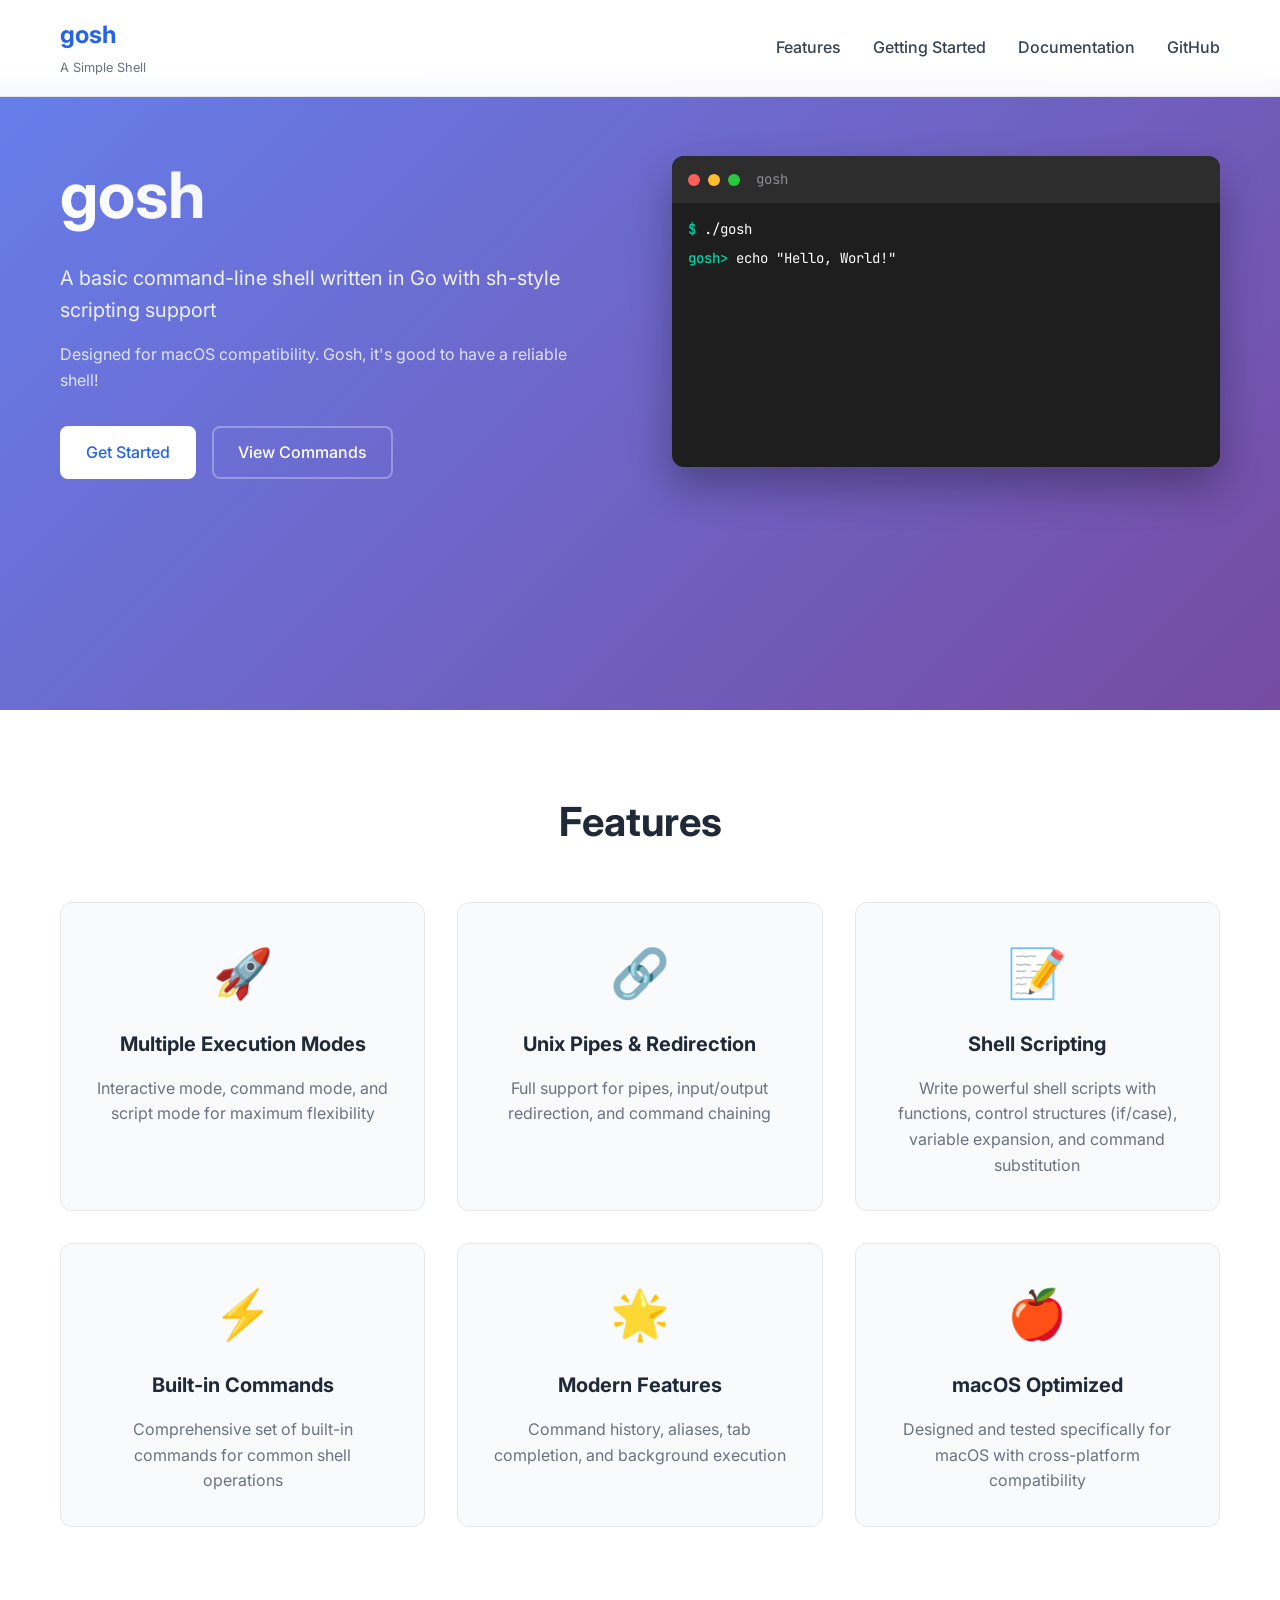
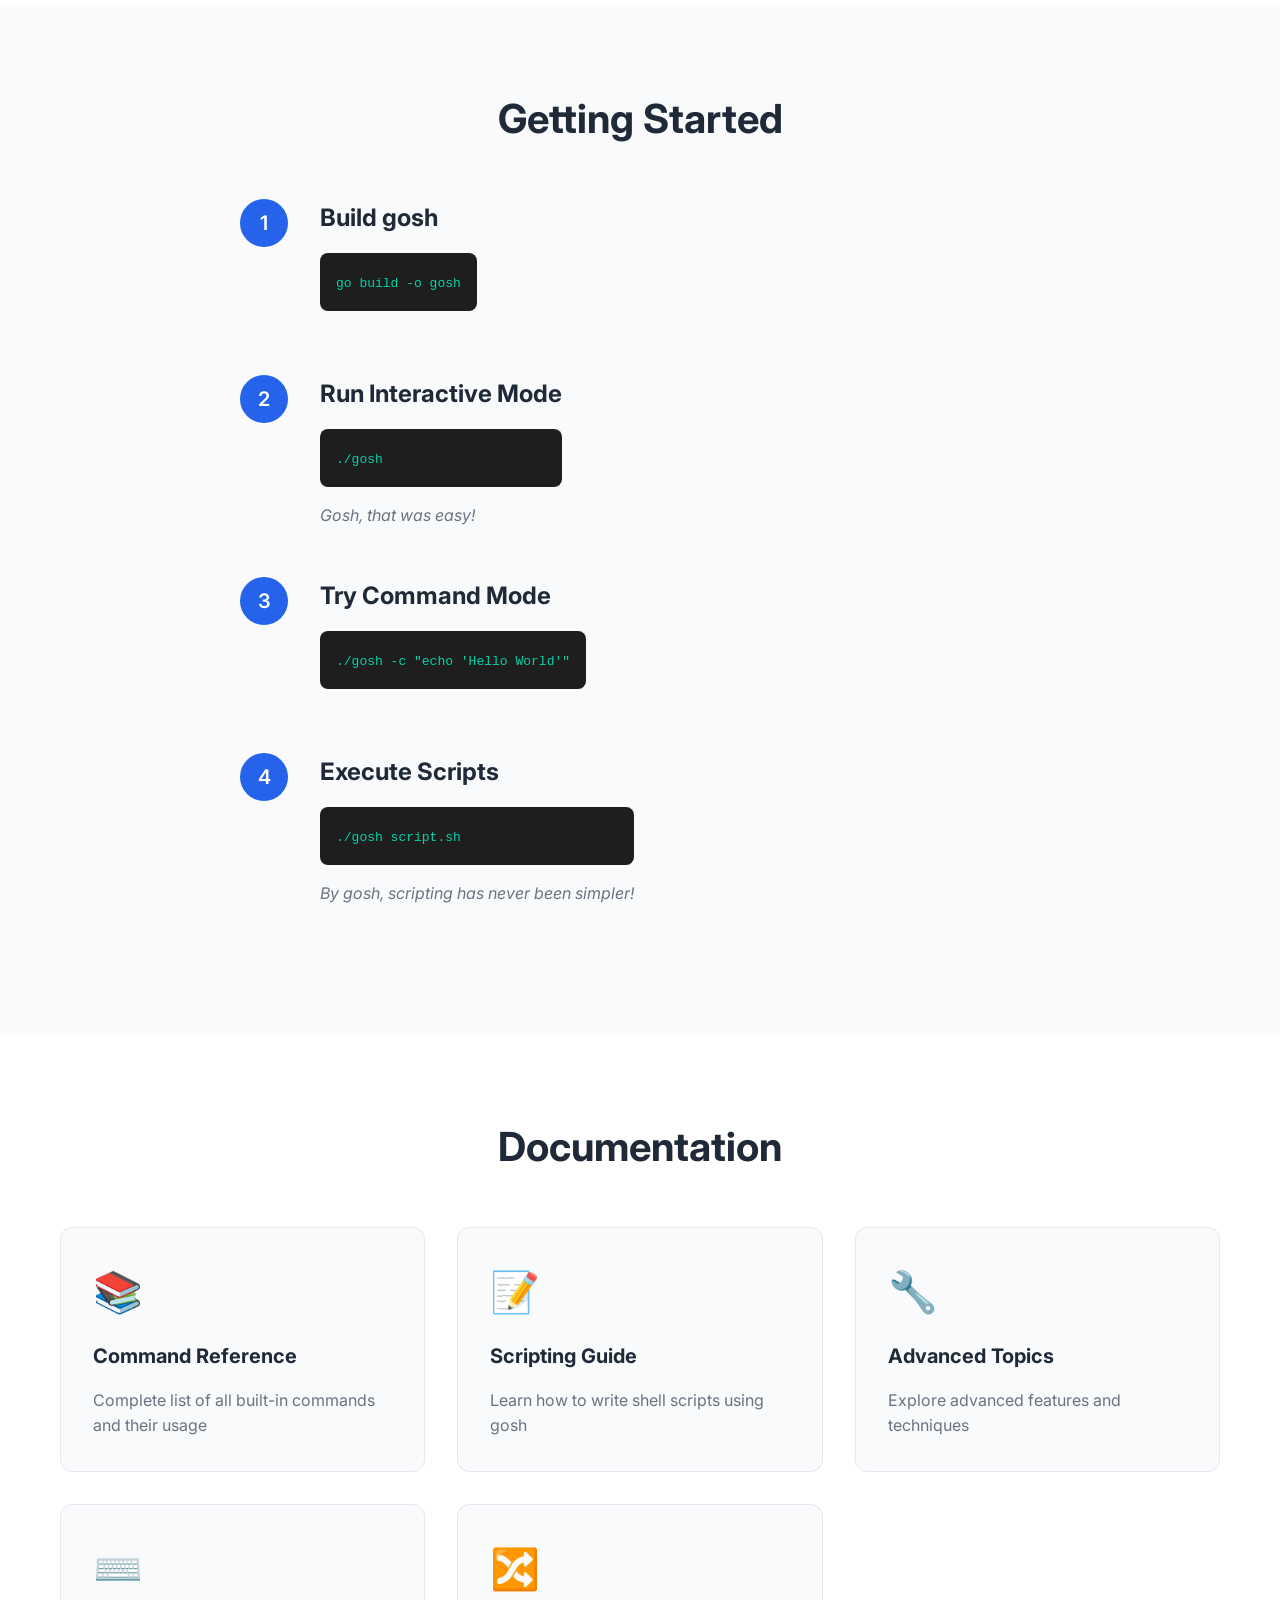
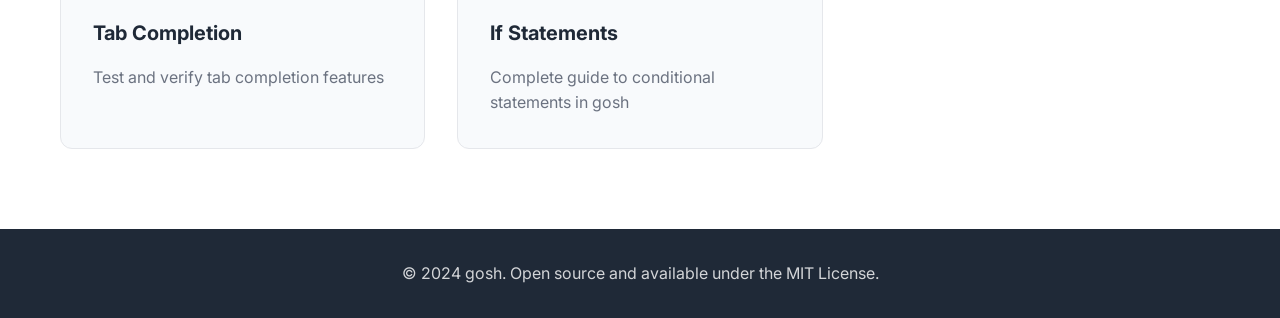
==== index.html @ 74c8633a "Update HTML documentation for interactive if/case statement support - Updated if-statements.html to " ====
<!DOCTYPE html>
<html lang="en">
<head>
    <meta charset="UTF-8">
    <meta name="viewport" content="width=device-width, initial-scale=1.0">
    <title>gosh - A Simple Shell</title>
    <link rel="stylesheet" href="styles.css">
    <link rel="preconnect" href="https://fonts.googleapis.com">
    <link rel="preconnect" href="https://fonts.gstatic.com" crossorigin>
    <link href="https://fonts.googleapis.com/css2?family=Inter:wght@300;400;500;600;700&family=JetBrains+Mono:wght@400;500&display=swap" rel="stylesheet">
</head>
<body>
    <nav class="navbar">
        <div class="nav-container">
            <div class="nav-brand">
                <h1>gosh</h1>
                <span class="tagline">A Simple Shell</span>
            </div>
            <ul class="nav-menu">
                <li><a href="#features">Features</a></li>
                <li><a href="#getting-started">Getting Started</a></li>
                <li><a href="#documentation">Documentation</a></li>
                <li><a href="https://github.com/drewwalton19216801/gosh" target="_blank">GitHub</a></li>
            </ul>
        </div>
    </nav>

    <header class="hero">
        <div class="hero-content">
            <div class="hero-text">
                <h1 class="hero-title">gosh</h1>
                <p class="hero-subtitle">A basic command-line shell written in Go with sh-style scripting support</p>
                <p class="hero-description">Designed for macOS compatibility. Gosh, it's good to have a reliable shell!</p>
                <div class="hero-buttons">
                    <a href="#getting-started" class="btn btn-primary">Get Started</a>
                    <a href="command-reference.html" class="btn btn-secondary">View Commands</a>
                </div>
            </div>
            <div class="hero-code">
                <div class="terminal">
                    <div class="terminal-header">
                        <div class="terminal-buttons">
                            <span class="btn-close"></span>
                            <span class="btn-minimize"></span>
                            <span class="btn-maximize"></span>
                        </div>
                        <div class="terminal-title">gosh</div>
                    </div>
                    <div class="terminal-body">
                        <div class="terminal-line">
                            <span class="prompt">$ </span>
                            <span class="command">./gosh</span>
                        </div>
                        <div class="terminal-line">
                            <span class="prompt">gosh> </span>
                            <span class="command">echo "Hello, World!"</span>
                        </div>
                        <div class="terminal-line output">Hello, World!</div>
                        <div class="terminal-line">
                            <span class="prompt">gosh> </span>
                            <span class="command">if test -f "main.go"; then</span>
                        </div>
                        <div class="terminal-line">
                            <span class="prompt">then> </span>
                            <span class="command">echo "Go project detected"</span>
                        </div>
                        <div class="terminal-line">
                            <span class="prompt">then> </span>
                            <span class="command">fi</span>
                        </div>
                        <div class="terminal-line output">Go project detected</div>
                        <div class="terminal-line">
                            <span class="prompt">gosh> </span>
                            <span class="cursor">_</span>
                        </div>
                    </div>
                </div>
            </div>
        </div>
        <div class="hero-terminal-mobile">
            <div class="container">
                <div class="terminal">
                    <div class="terminal-header">
                        <div class="terminal-buttons">
                            <span class="btn-close"></span>
                            <span class="btn-minimize"></span>
                            <span class="btn-maximize"></span>
                        </div>
                        <div class="terminal-title">gosh</div>
                    </div>
                    <div class="terminal-body">
                        <div class="terminal-line">
                            <span class="prompt">$ </span>
                            <span class="command">./gosh</span>
                        </div>
                        <div class="terminal-line">
                            <span class="prompt">gosh> </span>
                            <span class="command">echo "Hello, World!"</span>
                        </div>
                        <div class="terminal-line output">Hello, World!</div>
                        <div class="terminal-line">
                            <span class="prompt">gosh> </span>
                            <span class="command">if test -f "main.go"; then</span>
                        </div>
                        <div class="terminal-line">
                            <span class="prompt">then> </span>
                            <span class="command">echo "Go project detected"</span>
                        </div>
                        <div class="terminal-line">
                            <span class="prompt">then> </span>
                            <span class="command">fi</span>
                        </div>
                        <div class="terminal-line output">Go project detected</div>
                        <div class="terminal-line">
                            <span class="prompt">gosh> </span>
                            <span class="cursor">_</span>
                        </div>
                    </div>
                </div>
            </div>
        </div>
    </header>

    <section id="features" class="features">
        <div class="container">
            <h2>Features</h2>
            <div class="features-grid">
                <div class="feature-card">
                    <div class="feature-icon">🚀</div>
                    <h3>Multiple Execution Modes</h3>
                    <p>Interactive mode, command mode, and script mode for maximum flexibility</p>
                </div>
                <div class="feature-card">
                    <div class="feature-icon">🔗</div>
                    <h3>Unix Pipes & Redirection</h3>
                    <p>Full support for pipes, input/output redirection, and command chaining</p>
                </div>
                <div class="feature-card">
                    <div class="feature-icon">📝</div>
                    <h3>Shell Scripting</h3>
                    <p>Write powerful shell scripts with functions, control structures (if/case), variable expansion, and command substitution</p>
                </div>
                <div class="feature-card">
                    <div class="feature-icon">⚡</div>
                    <h3>Built-in Commands</h3>
                    <p>Comprehensive set of built-in commands for common shell operations</p>
                </div>
                <div class="feature-card">
                    <div class="feature-icon">🌟</div>
                    <h3>Modern Features</h3>
                    <p>Command history, aliases, tab completion, and background execution</p>
                </div>
                <div class="feature-card">
                    <div class="feature-icon">🍎</div>
                    <h3>macOS Optimized</h3>
                    <p>Designed and tested specifically for macOS with cross-platform compatibility</p>
                </div>
            </div>
        </div>
    </section>

    <section id="getting-started" class="getting-started">
        <div class="container">
            <h2>Getting Started</h2>
            <div class="getting-started-content">
                <div class="step">
                    <div class="step-number">1</div>
                    <div class="step-content">
                        <h3>Build gosh</h3>
                        <div class="code-block">
                            <code>go build -o gosh</code>
                        </div>
                    </div>
                </div>
                <div class="step">
                    <div class="step-number">2</div>
                    <div class="step-content">
                        <h3>Run Interactive Mode</h3>
                        <div class="code-block">
                            <code>./gosh</code>
                        </div>
                        <p>Gosh, that was easy!</p>
                    </div>
                </div>
                <div class="step">
                    <div class="step-number">3</div>
                    <div class="step-content">
                        <h3>Try Command Mode</h3>
                        <div class="code-block">
                            <code>./gosh -c "echo 'Hello World'"</code>
                        </div>
                    </div>
                </div>
                <div class="step">
                    <div class="step-number">4</div>
                    <div class="step-content">
                        <h3>Execute Scripts</h3>
                        <div class="code-block">
                            <code>./gosh script.sh</code>
                        </div>
                        <p>By gosh, scripting has never been simpler!</p>
                    </div>
                </div>
            </div>
        </div>
    </section>

    <section id="documentation" class="documentation">
        <div class="container">
            <h2>Documentation</h2>
            <div class="docs-grid">
                <a href="command-reference.html" class="doc-card">
                    <div class="doc-icon">📚</div>
                    <h3>Command Reference</h3>
                    <p>Complete list of all built-in commands and their usage</p>
                </a>
                <a href="scripting-guide.html" class="doc-card">
                    <div class="doc-icon">📝</div>
                    <h3>Scripting Guide</h3>
                    <p>Learn how to write shell scripts using gosh</p>
                </a>
                <a href="advanced-topics.html" class="doc-card">
                    <div class="doc-icon">🔧</div>
                    <h3>Advanced Topics</h3>
                    <p>Explore advanced features and techniques</p>
                </a>
                <a href="tab-completion.html" class="doc-card">
                    <div class="doc-icon">⌨️</div>
                    <h3>Tab Completion</h3>
                    <p>Test and verify tab completion features</p>
                </a>
                <a href="if-statements.html" class="doc-card">
                    <div class="doc-icon">🔀</div>
                    <h3>If Statements</h3>
                    <p>Complete guide to conditional statements in gosh</p>
                </a>
            </div>
        </div>
    </section>

    <footer class="footer">
        <div class="container">
            <p>&copy; 2024 gosh. Open source and available under the MIT License.</p>
        </div>
    </footer>

    <script src="script.js"></script>
</body>
</html>
---- styles.css ----
/* Reset and base styles */
* {
    margin: 0;
    padding: 0;
    box-sizing: border-box;
}

body {
    font-family: 'Inter', -apple-system, BlinkMacSystemFont, 'Segoe UI', Roboto, sans-serif;
    line-height: 1.6;
    color: #333;
    background-color: #fafafa;
}

.container {
    max-width: 1200px;
    margin: 0 auto;
    padding: 0 20px;
}

/* Navigation */
.navbar {
    background: rgba(255, 255, 255, 0.95);
    backdrop-filter: blur(10px);
    border-bottom: 1px solid #e5e5e5;
    position: fixed;
    top: 0;
    left: 0;
    right: 0;
    z-index: 1000;
    padding: 1rem 0;
}

.nav-container {
    max-width: 1200px;
    margin: 0 auto;
    padding: 0 20px;
    display: flex;
    justify-content: space-between;
    align-items: center;
}

.nav-brand h1 {
    font-size: 1.5rem;
    font-weight: 700;
    color: #2563eb;
    margin: 0;
}

.nav-brand .tagline {
    font-size: 0.8rem;
    color: #6b7280;
    font-weight: 400;
}

.nav-menu {
    display: flex;
    list-style: none;
    gap: 2rem;
}

.nav-menu a {
    text-decoration: none;
    color: #374151;
    font-weight: 500;
    transition: color 0.2s;
}

.nav-menu a:hover {
    color: #2563eb;
}

/* Hero section */
.hero {
    margin-top: 80px;
    padding: 4rem 0;
    background: linear-gradient(135deg, #667eea 0%, #764ba2 100%);
    color: white;
    display: flex;
    flex-direction: column;
    align-items: center;
    min-height: 70vh;
}

.hero-content {
    max-width: 1200px;
    margin: 0 auto;
    padding: 0 20px;
    display: grid;
    grid-template-columns: 1fr 1fr;
    gap: 4rem;
    align-items: center;
    width: 100%;
}

.hero-terminal-mobile {
    display: none;
    width: 100%;
    margin-top: 2rem;
}

.hero-title {
    font-size: 4rem;
    font-weight: 700;
    margin-bottom: 1rem;
    background: linear-gradient(45deg, #fff, #e0e7ff);
    -webkit-background-clip: text;
    -webkit-text-fill-color: transparent;
    background-clip: text;
}

.hero-subtitle {
    font-size: 1.25rem;
    margin-bottom: 1rem;
    opacity: 0.9;
}

.hero-description {
    font-size: 1rem;
    margin-bottom: 2rem;
    opacity: 0.8;
}

.hero-buttons {
    display: flex;
    gap: 1rem;
}

.btn {
    display: inline-block;
    padding: 0.75rem 1.5rem;
    border-radius: 8px;
    text-decoration: none;
    font-weight: 500;
    transition: all 0.2s;
    border: 2px solid transparent;
}

.btn-primary {
    background: white;
    color: #2563eb;
}

.btn-primary:hover {
    background: #f8fafc;
    transform: translateY(-2px);
}

.btn-secondary {
    background: transparent;
    color: white;
    border-color: rgba(255, 255, 255, 0.3);
}

.btn-secondary:hover {
    background: rgba(255, 255, 255, 0.1);
    border-color: rgba(255, 255, 255, 0.5);
}

/* Terminal mockup */
.terminal {
    background: #1e1e1e;
    border-radius: 12px;
    overflow: hidden;
    box-shadow: 0 20px 40px rgba(0, 0, 0, 0.3);
    font-family: 'JetBrains Mono', 'Monaco', 'Consolas', monospace;
}

.terminal-header {
    background: #2d2d2d;
    padding: 0.75rem 1rem;
    display: flex;
    align-items: center;
    gap: 1rem;
}

.terminal-buttons {
    display: flex;
    gap: 0.5rem;
}

.terminal-buttons span {
    width: 12px;
    height: 12px;
    border-radius: 50%;
}

.btn-close {
    background: #ff5f57;
}

.btn-minimize {
    background: #ffbd2e;
}

.btn-maximize {
    background: #28ca42;
}

.terminal-title {
    color: #8e8e93;
    font-size: 0.875rem;
}

.terminal-body {
    padding: 1rem;
    color: #ffffff;
    font-size: 0.875rem;
    line-height: 1.5;
}

.terminal-line {
    margin-bottom: 0.5rem;
}

.prompt {
    color: #00d4aa;
    font-weight: 500;
}

.command {
    color: #ffffff;
}

.output {
    color: #8e8e93;
    margin-left: 0;
}

.cursor {
    background: #00d4aa;
    animation: blink 1s infinite;
}

@keyframes blink {
    0%, 50% { opacity: 1; }
    51%, 100% { opacity: 0; }
}

/* Features section */
.features {
    padding: 5rem 0;
    background: white;
}

.features h2 {
    text-align: center;
    font-size: 2.5rem;
    margin-bottom: 3rem;
    color: #1f2937;
}

.features-grid {
    display: grid;
    grid-template-columns: repeat(auto-fit, minmax(300px, 1fr));
    gap: 2rem;
}

.feature-card {
    background: #f8fafc;
    padding: 2rem;
    border-radius: 12px;
    text-align: center;
    transition: transform 0.2s, box-shadow 0.2s;
    border: 1px solid #e5e7eb;
}

.feature-card:hover {
    transform: translateY(-4px);
    box-shadow: 0 10px 30px rgba(0, 0, 0, 0.1);
}

.feature-icon {
    font-size: 3rem;
    margin-bottom: 1rem;
}

.feature-card h3 {
    font-size: 1.25rem;
    margin-bottom: 1rem;
    color: #1f2937;
}

.feature-card p {
    color: #6b7280;
    line-height: 1.6;
}

/* Getting started section */
.getting-started {
    padding: 5rem 0;
    background: #f9fafb;
}

.getting-started h2 {
    text-align: center;
    font-size: 2.5rem;
    margin-bottom: 3rem;
    color: #1f2937;
}

.getting-started-content {
    max-width: 800px;
    margin: 0 auto;
}

.step {
    display: flex;
    gap: 2rem;
    margin-bottom: 3rem;
    align-items: flex-start;
}

.step-number {
    background: #2563eb;
    color: white;
    width: 3rem;
    height: 3rem;
    border-radius: 50%;
    display: flex;
    align-items: center;
    justify-content: center;
    font-weight: 600;
    font-size: 1.25rem;
    flex-shrink: 0;
}

.step-content h3 {
    font-size: 1.5rem;
    margin-bottom: 1rem;
    color: #1f2937;
}

.step-content p {
    color: #6b7280;
    margin-top: 0.5rem;
    font-style: italic;
}

.code-block {
    background: #1e1e1e;
    color: #ffffff;
    padding: 1rem;
    border-radius: 8px;
    font-family: 'JetBrains Mono', monospace;
    margin: 1rem 0;
    overflow-x: auto;
}

.code-block code {
    color: #00d4aa;
}

/* Documentation section */
.documentation {
    padding: 5rem 0;
    background: white;
}

.documentation h2 {
    text-align: center;
    font-size: 2.5rem;
    margin-bottom: 3rem;
    color: #1f2937;
}

.docs-grid {
    display: grid;
    grid-template-columns: repeat(auto-fit, minmax(280px, 1fr));
    gap: 2rem;
}

.doc-card {
    background: #f8fafc;
    padding: 2rem;
    border-radius: 12px;
    text-decoration: none;
    color: inherit;
    transition: all 0.2s;
    border: 1px solid #e5e7eb;
    display: block;
}

.doc-card:hover {
    transform: translateY(-4px);
    box-shadow: 0 10px 30px rgba(0, 0, 0, 0.1);
    border-color: #2563eb;
}

.doc-icon {
    font-size: 2.5rem;
    margin-bottom: 1rem;
}

.doc-card h3 {
    font-size: 1.25rem;
    margin-bottom: 1rem;
    color: #1f2937;
}

.doc-card p {
    color: #6b7280;
    line-height: 1.6;
}

/* Footer */
.footer {
    background: #1f2937;
    color: white;
    padding: 2rem 0;
    text-align: center;
}

.footer p {
    opacity: 0.8;
}

/* Responsive design */
@media (max-width: 768px) {
    .nav-menu {
        display: none;
    }
    
    .hero {
        padding: 2rem 0;
        min-height: auto;
    }
    
    .hero-content {
        grid-template-columns: 1fr;
        text-align: center;
        gap: 2rem;
        padding: 0 15px;
    }
    
    .hero-code {
        display: none;
    }
    
    .hero-terminal-mobile {
        display: block;
    }
    
    .hero-title {
        font-size: 2.5rem;
    }
    
    .hero-subtitle {
        font-size: 1.1rem;
    }
    
    .hero-buttons {
        justify-content: center;
        flex-direction: column;
        align-items: center;
        gap: 0.75rem;
    }
    
    .btn {
        width: 100%;
        max-width: 280px;
        text-align: center;
    }
    
    .terminal {
        margin: 0 auto;
        max-width: 100%;
        overflow: hidden;
    }
    
    .terminal-body {
        padding: 0.75rem;
        font-size: 0.75rem;
        overflow-x: auto;
    }
    
    .terminal-line {
        white-space: nowrap;
        margin-bottom: 0.25rem;
    }
    
    .step {
        flex-direction: column;
        text-align: center;
        gap: 1rem;
    }
    
    .features-grid,
    .docs-grid {
        grid-template-columns: 1fr;
    }
}

@media (max-width: 480px) {
    .container {
        padding: 0 15px;
    }
    
    .hero-content {
        padding: 0 10px;
    }
    
    .hero-title {
        font-size: 2rem;
    }
    
    .hero-subtitle {
        font-size: 1rem;
    }
    
    .hero-description {
        font-size: 0.9rem;
    }
    
    .terminal-body {
        padding: 0.5rem;
        font-size: 0.7rem;
    }
    
    .terminal-header {
        padding: 0.5rem 0.75rem;
    }
    
    .terminal-buttons span {
        width: 10px;
        height: 10px;
    }
}

/* Page-specific styles */
.page-header {
    background: linear-gradient(135deg, #667eea 0%, #764ba2 100%);
    color: white;
    padding: 6rem 0 4rem;
    margin-top: 80px;
    text-align: center;
}

.page-header h1 {
    font-size: 3rem;
    margin-bottom: 1rem;
}

.page-header p {
    font-size: 1.25rem;
    opacity: 0.9;
}

.page-content {
    max-width: 800px;
    margin: 0 auto;
    padding: 4rem 20px;
    background: white;
}

.page-content h2 {
    color: #1f2937;
    margin: 2rem 0 1rem;
    font-size: 1.75rem;
}

.page-content h3 {
    color: #374151;
    margin: 1.5rem 0 0.75rem;
    font-size: 1.25rem;
}

.page-content p {
    margin-bottom: 1rem;
    color: #4b5563;
    line-height: 1.7;
}

.page-content ul,
.page-content ol {
    margin: 1rem 0;
    padding-left: 2rem;
}

.page-content li {
    margin-bottom: 0.5rem;
    color: #4b5563;
}

.page-content pre {
    background: #1e1e1e;
    color: #ffffff;
    padding: 1.5rem;
    border-radius: 8px;
    overflow-x: auto;
    margin: 1.5rem 0;
    font-family: 'JetBrains Mono', monospace;
}

.page-content code {
    background: #f3f4f6;
    color: #1f2937;
    padding: 0.25rem 0.5rem;
    border-radius: 4px;
    font-family: 'JetBrains Mono', monospace;
    font-size: 0.875rem;
}

.page-content pre code {
    background: transparent;
    color: #00d4aa;
    padding: 0;
}

.back-link {
    display: inline-block;
    margin-bottom: 2rem;
    color: #2563eb;
    text-decoration: none;
    font-weight: 500;
}

.back-link:hover {
    text-decoration: underline;
}

.toc {
    background: #f8fafc;
    border: 1px solid #e5e7eb;
    border-radius: 8px;
    padding: 1.5rem;
    margin: 2rem 0;
}

.toc h3 {
    margin-top: 0;
    color: #1f2937;
}

.toc ul {
    margin: 0;
    padding-left: 1.5rem;
}

.toc a {
    color: #2563eb;
    text-decoration: none;
}

.toc a:hover {
    text-decoration: underline;
}
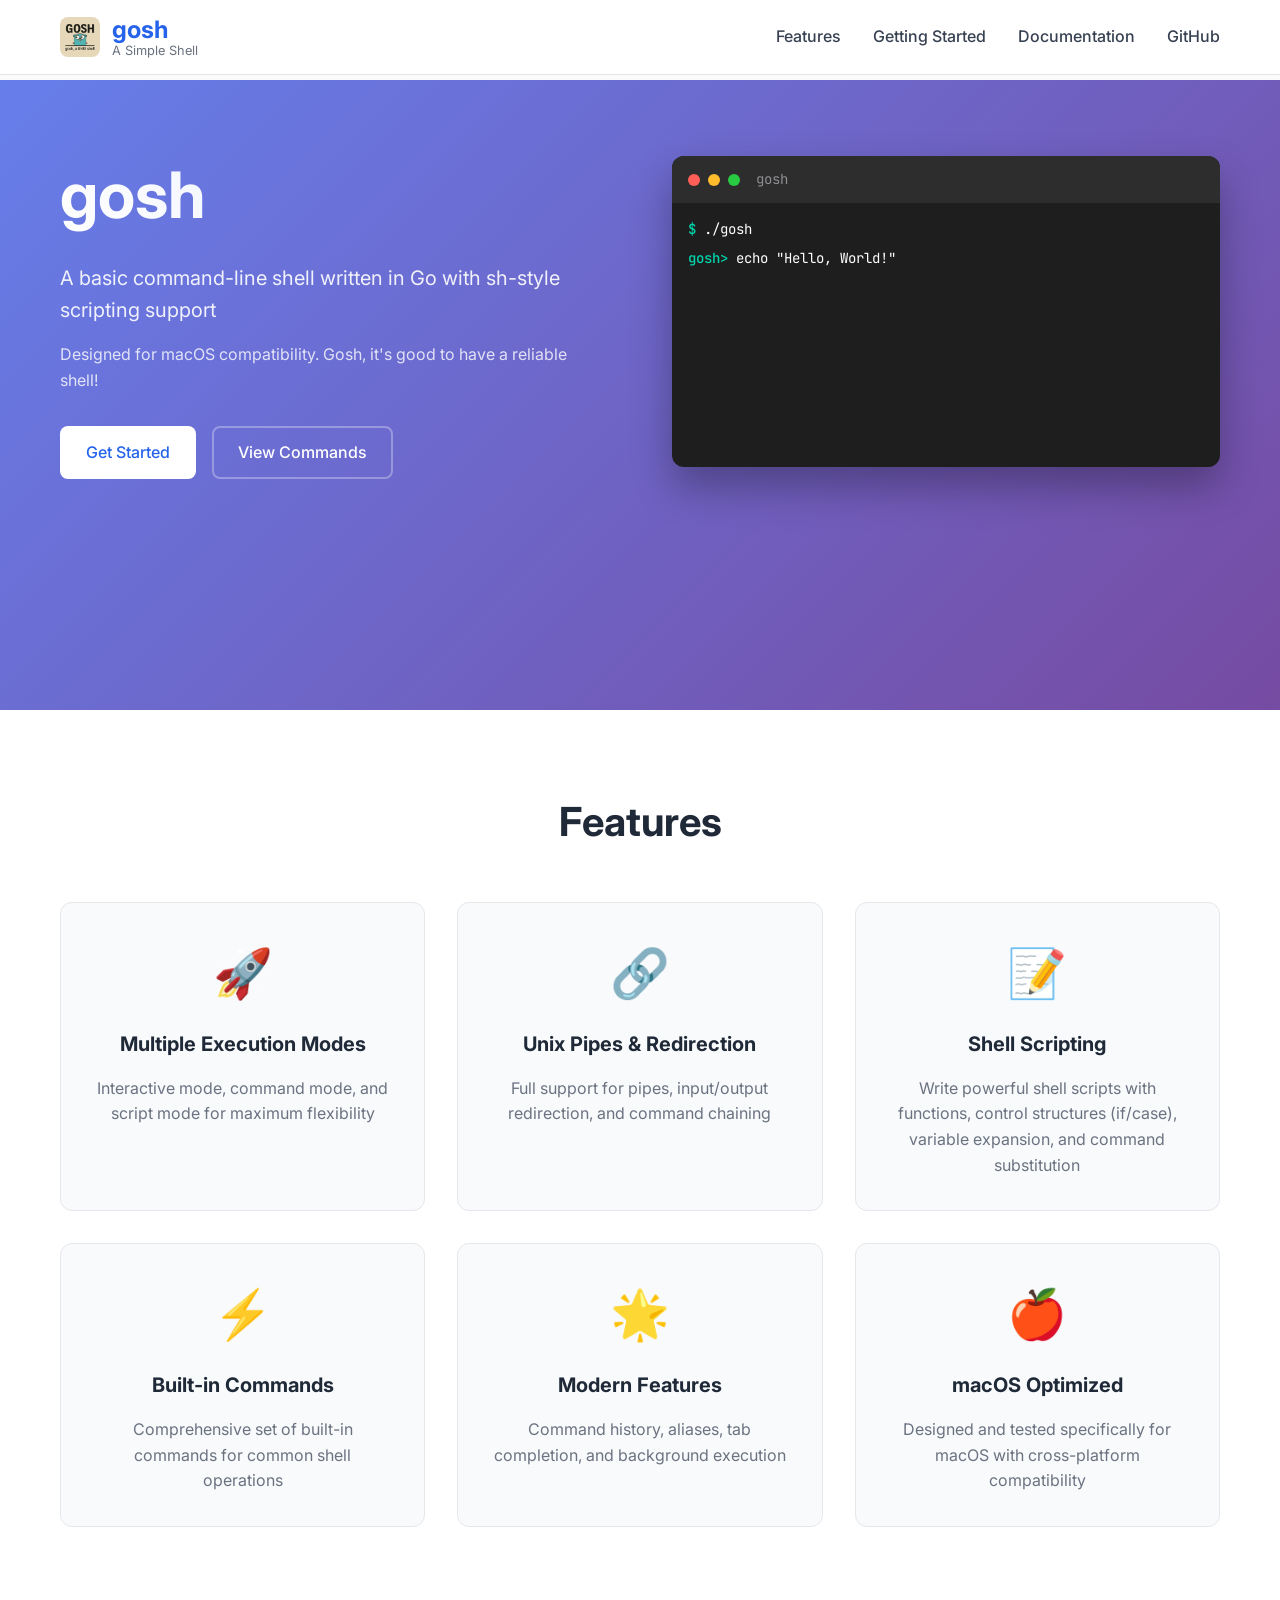
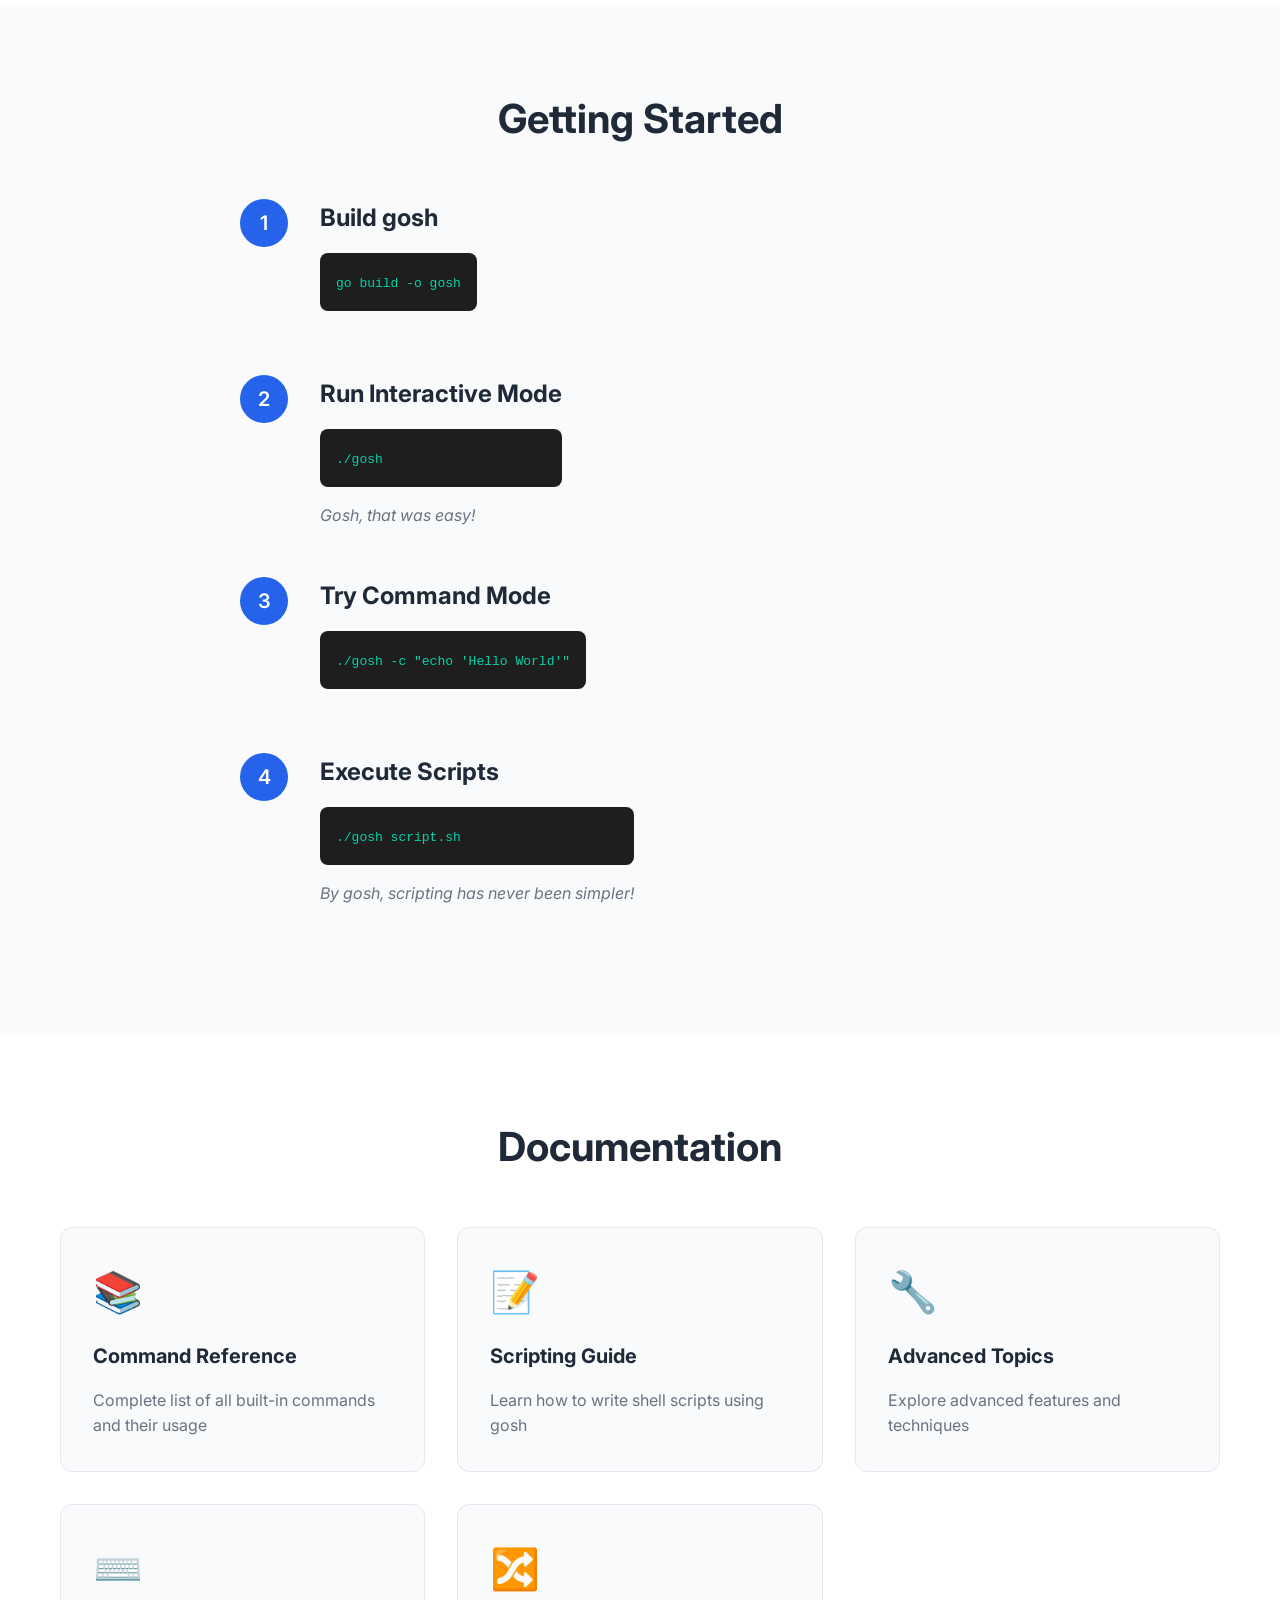
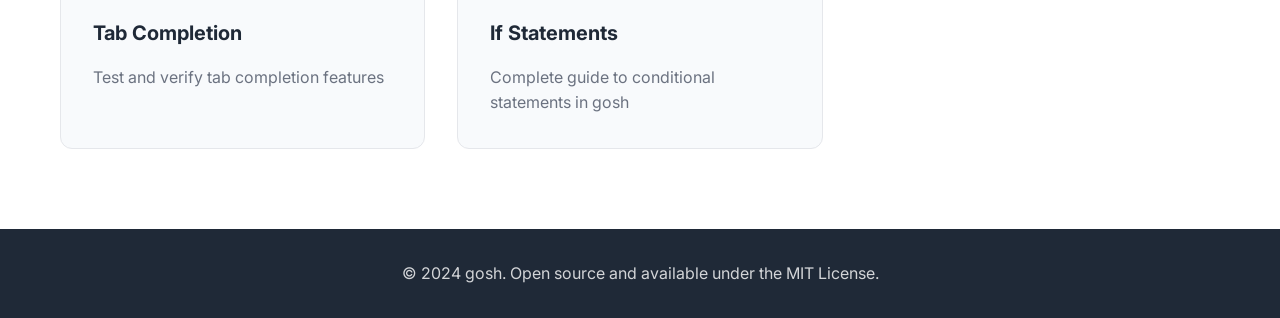
==== commit 269e248b: "Add gosh logo to all web pages in navigation" ====
--- a/index.html
+++ b/index.html
@@ -13,8 +13,11 @@
     <nav class="navbar">
         <div class="nav-container">
             <div class="nav-brand">
-                <h1>gosh</h1>
-                <span class="tagline">A Simple Shell</span>
+                <img src="images/gosh_logo.png" alt="gosh logo" class="nav-logo">
+                <div class="nav-text">
+                    <h1>gosh</h1>
+                    <span class="tagline">A Simple Shell</span>
+                </div>
             </div>
             <ul class="nav-menu">
                 <li><a href="#features">Features</a></li>
--- a/styles.css
+++ b/styles.css
@@ -40,17 +40,37 @@
     align-items: center;
 }
 
+.nav-brand {
+    display: flex;
+    align-items: center;
+    gap: 0.75rem;
+}
+
+.nav-logo {
+    width: 40px;
+    height: 40px;
+    border-radius: 8px;
+    object-fit: contain;
+}
+
+.nav-text {
+    display: flex;
+    flex-direction: column;
+}
+
 .nav-brand h1 {
     font-size: 1.5rem;
     font-weight: 700;
     color: #2563eb;
     margin: 0;
+    line-height: 1.2;
 }
 
 .nav-brand .tagline {
     font-size: 0.8rem;
     color: #6b7280;
     font-weight: 400;
+    line-height: 1;
 }
 
 .nav-menu {
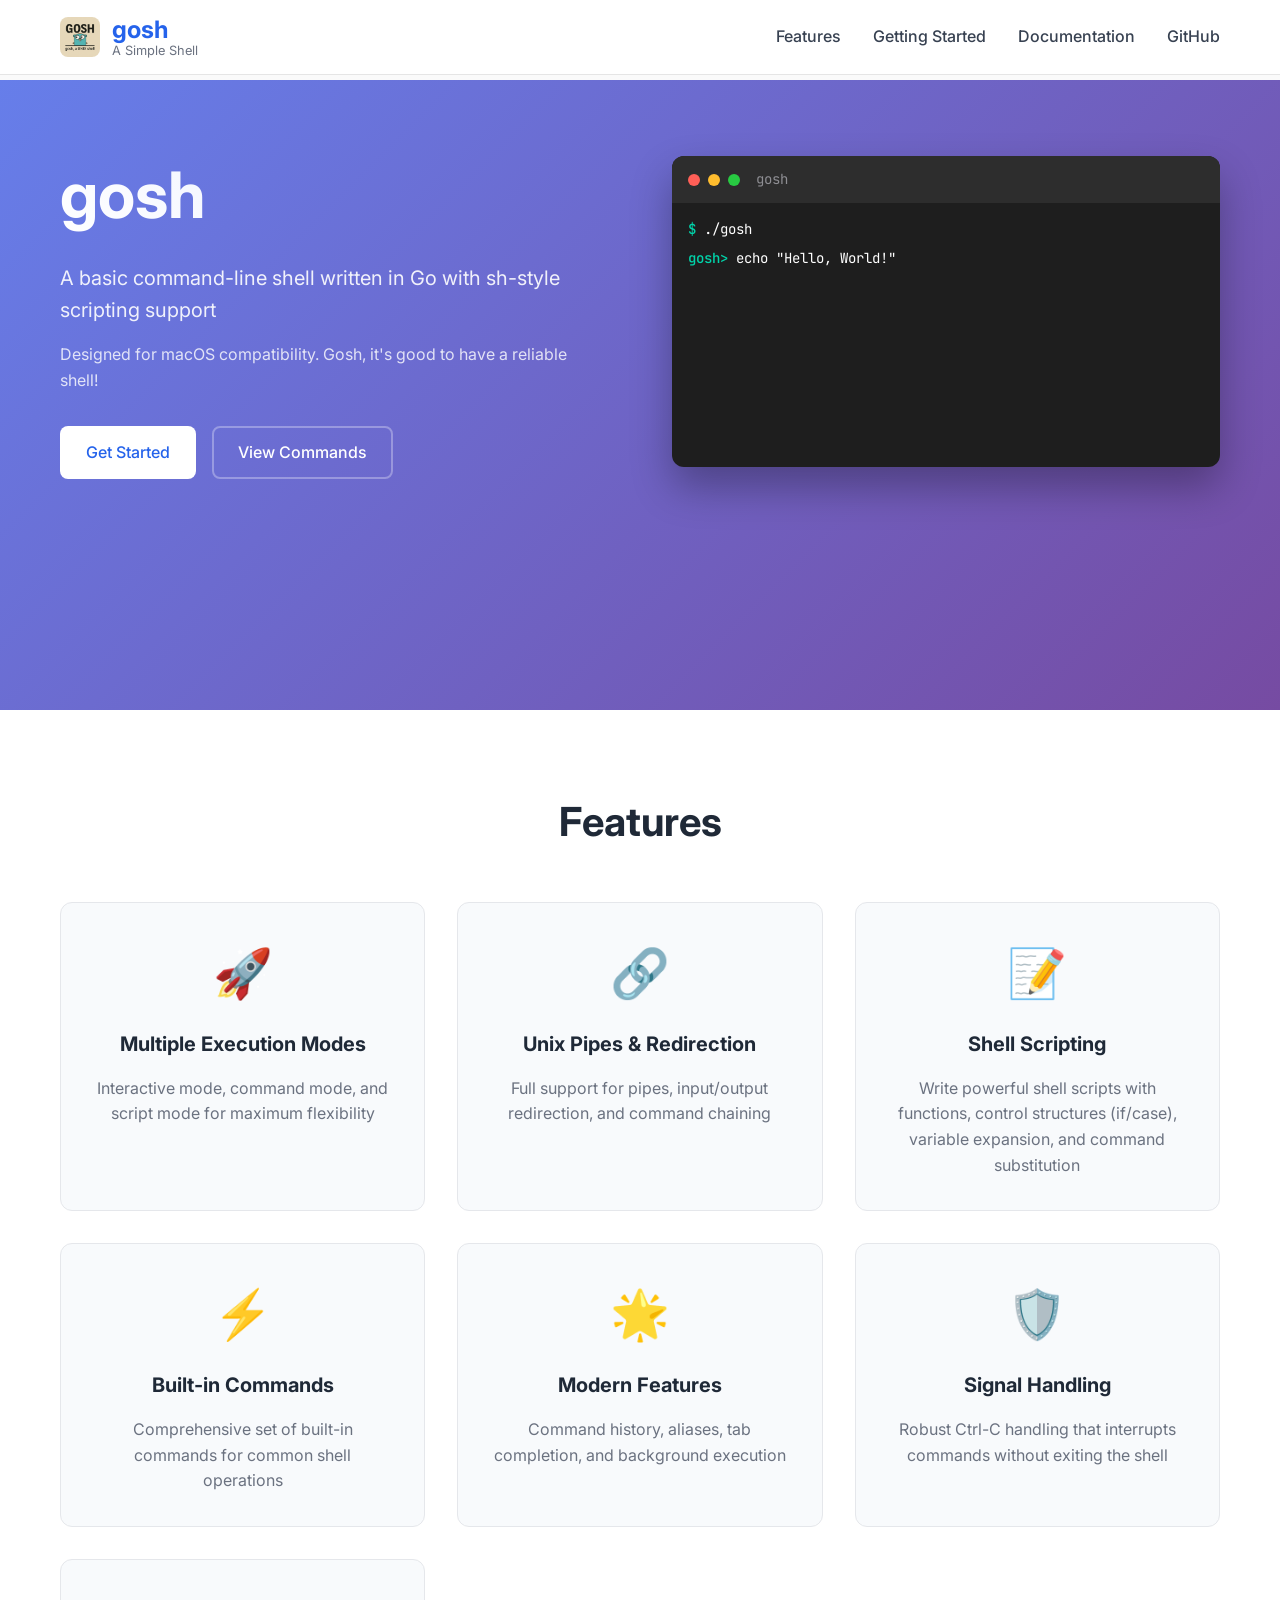
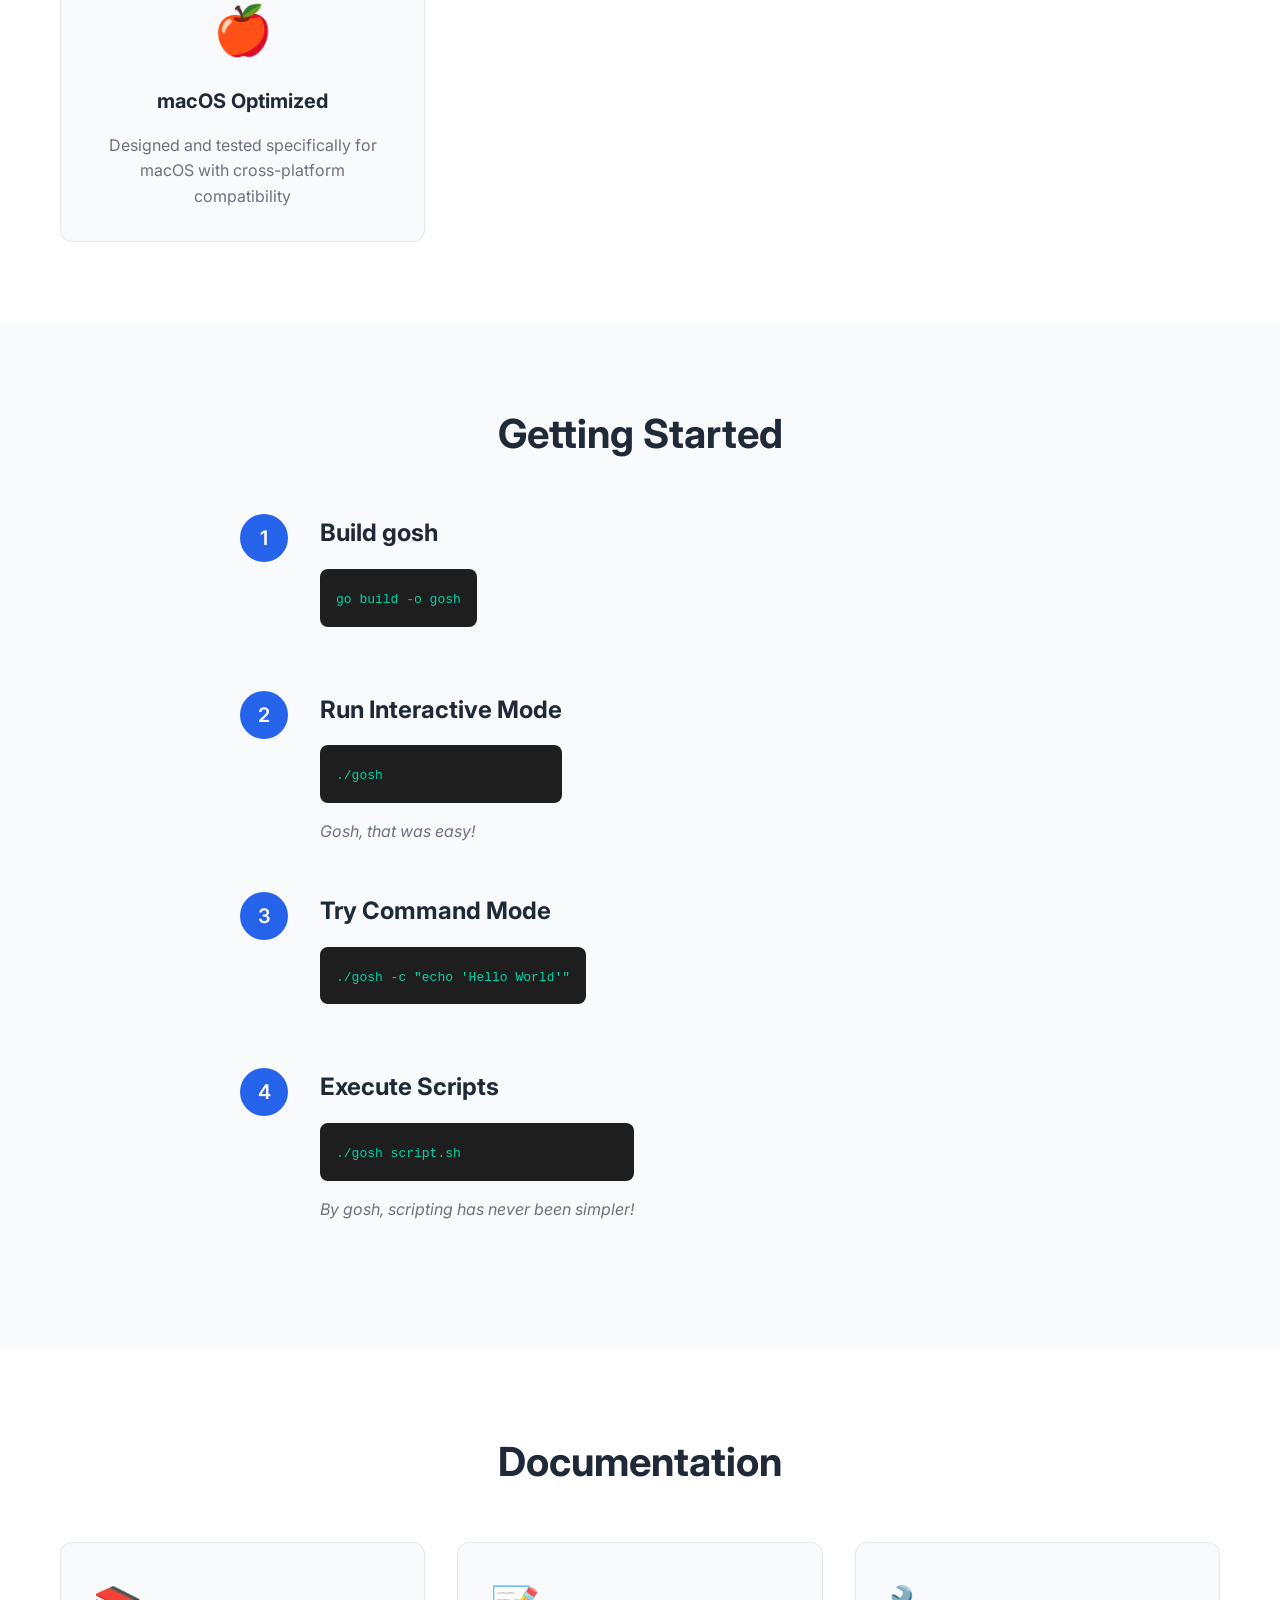
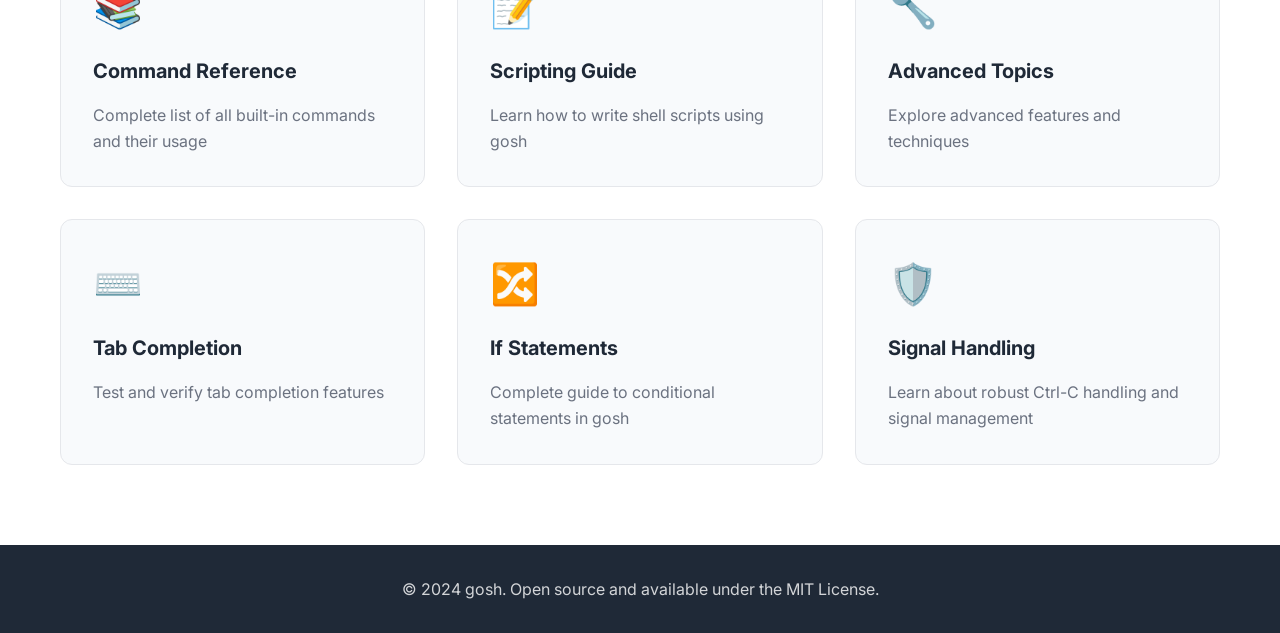
==== commit c29e817b: "Update HTML documentation for signal handling feature - Add signal handling feature card to main pag" ====
--- a/index.html
+++ b/index.html
@@ -61,17 +61,17 @@
                         <div class="terminal-line output">Hello, World!</div>
                         <div class="terminal-line">
                             <span class="prompt">gosh> </span>
-                            <span class="command">if test -f "main.go"; then</span>
-                        </div>
-                        <div class="terminal-line">
-                            <span class="prompt">then> </span>
-                            <span class="command">echo "Go project detected"</span>
-                        </div>
-                        <div class="terminal-line">
-                            <span class="prompt">then> </span>
-                            <span class="command">fi</span>
-                        </div>
-                        <div class="terminal-line output">Go project detected</div>
+                            <span class="command">sleep 10</span>
+                        </div>
+                        <div class="terminal-line">
+                            <span class="prompt">gosh> </span>
+                            <span class="command">^C</span>
+                        </div>
+                        <div class="terminal-line">
+                            <span class="prompt">gosh> </span>
+                            <span class="command">echo "Ctrl-C works perfectly!"</span>
+                        </div>
+                        <div class="terminal-line output">Ctrl-C works perfectly!</div>
                         <div class="terminal-line">
                             <span class="prompt">gosh> </span>
                             <span class="cursor">_</span>
@@ -103,17 +103,17 @@
                         <div class="terminal-line output">Hello, World!</div>
                         <div class="terminal-line">
                             <span class="prompt">gosh> </span>
-                            <span class="command">if test -f "main.go"; then</span>
-                        </div>
-                        <div class="terminal-line">
-                            <span class="prompt">then> </span>
-                            <span class="command">echo "Go project detected"</span>
-                        </div>
-                        <div class="terminal-line">
-                            <span class="prompt">then> </span>
-                            <span class="command">fi</span>
-                        </div>
-                        <div class="terminal-line output">Go project detected</div>
+                            <span class="command">sleep 10</span>
+                        </div>
+                        <div class="terminal-line">
+                            <span class="prompt">gosh> </span>
+                            <span class="command">^C</span>
+                        </div>
+                        <div class="terminal-line">
+                            <span class="prompt">gosh> </span>
+                            <span class="command">echo "Ctrl-C works perfectly!"</span>
+                        </div>
+                        <div class="terminal-line output">Ctrl-C works perfectly!</div>
                         <div class="terminal-line">
                             <span class="prompt">gosh> </span>
                             <span class="cursor">_</span>
@@ -152,6 +152,11 @@
                     <div class="feature-icon">🌟</div>
                     <h3>Modern Features</h3>
                     <p>Command history, aliases, tab completion, and background execution</p>
+                </div>
+                <div class="feature-card">
+                    <div class="feature-icon">🛡️</div>
+                    <h3>Signal Handling</h3>
+                    <p>Robust Ctrl-C handling that interrupts commands without exiting the shell</p>
                 </div>
                 <div class="feature-card">
                     <div class="feature-icon">🍎</div>
@@ -237,6 +242,11 @@
                     <h3>If Statements</h3>
                     <p>Complete guide to conditional statements in gosh</p>
                 </a>
+                <a href="signal-handling.html" class="doc-card">
+                    <div class="doc-icon">🛡️</div>
+                    <h3>Signal Handling</h3>
+                    <p>Learn about robust Ctrl-C handling and signal management</p>
+                </a>
             </div>
         </div>
     </section>
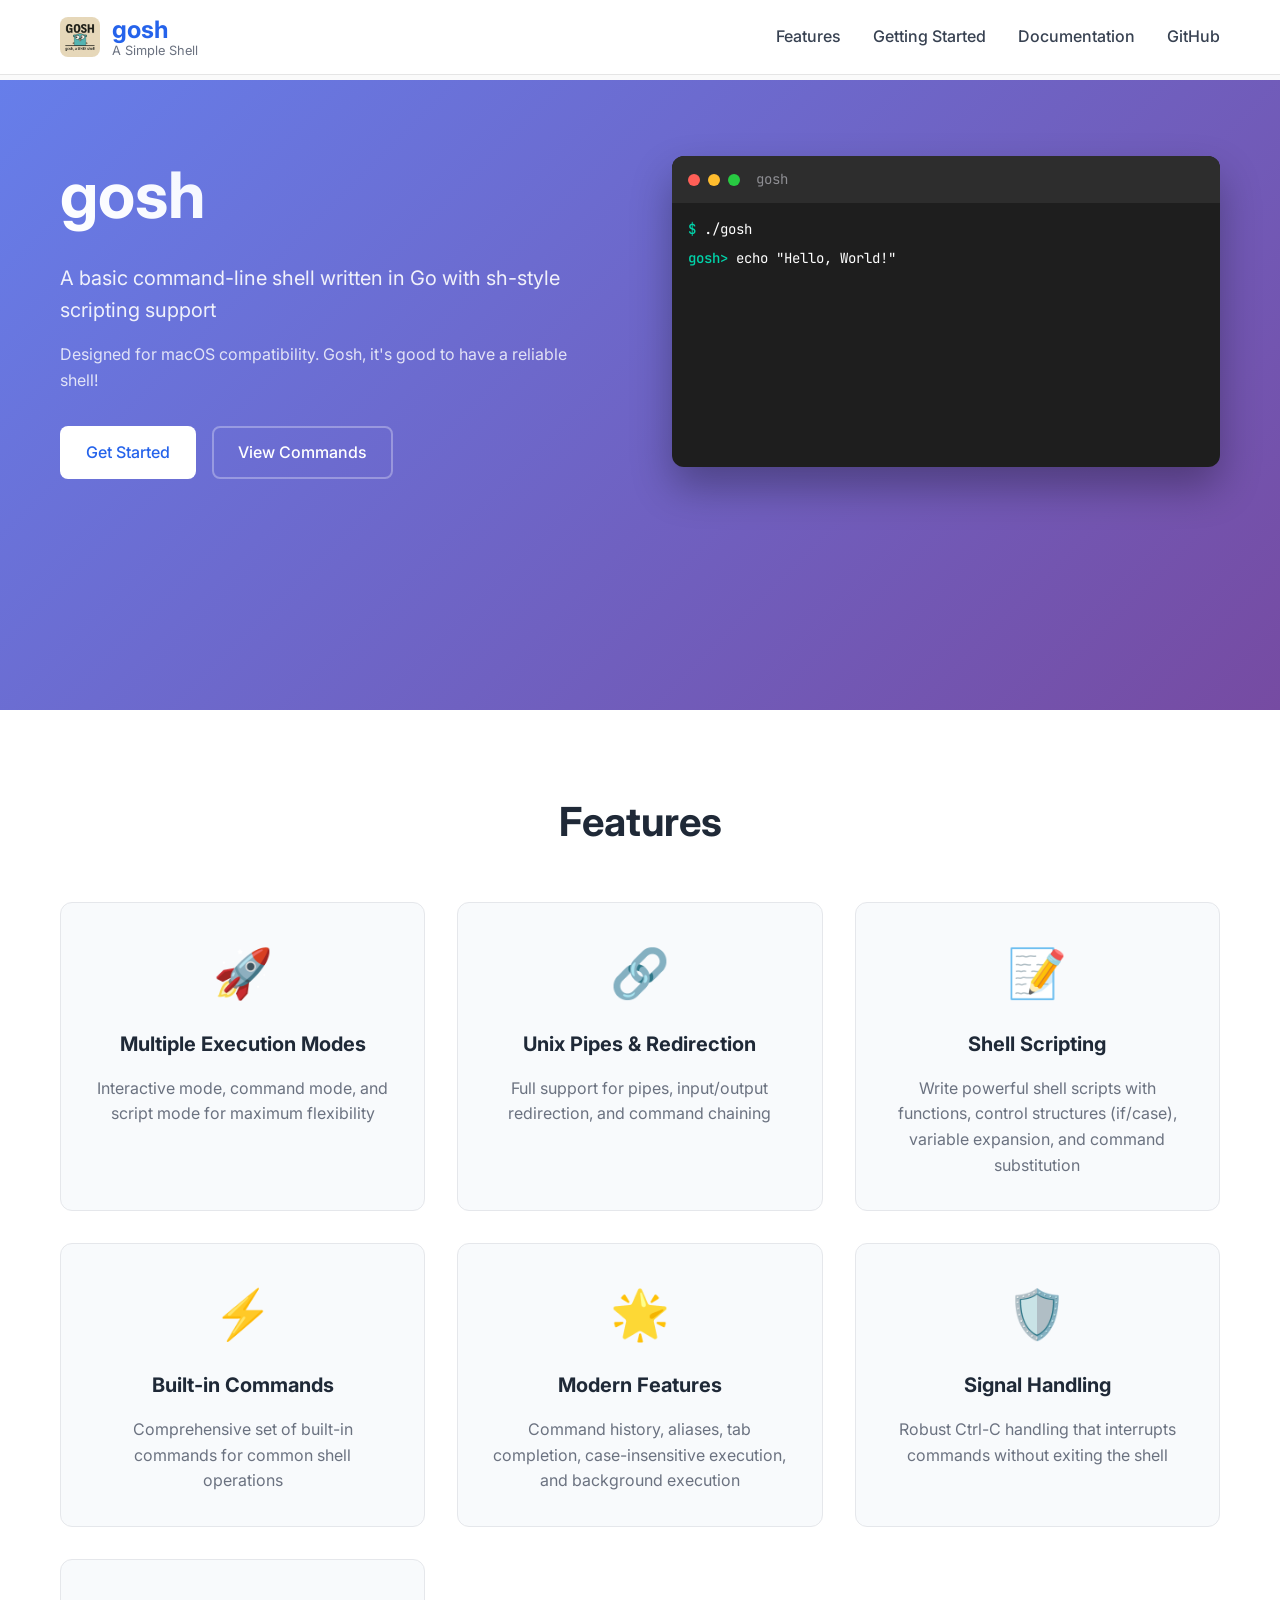
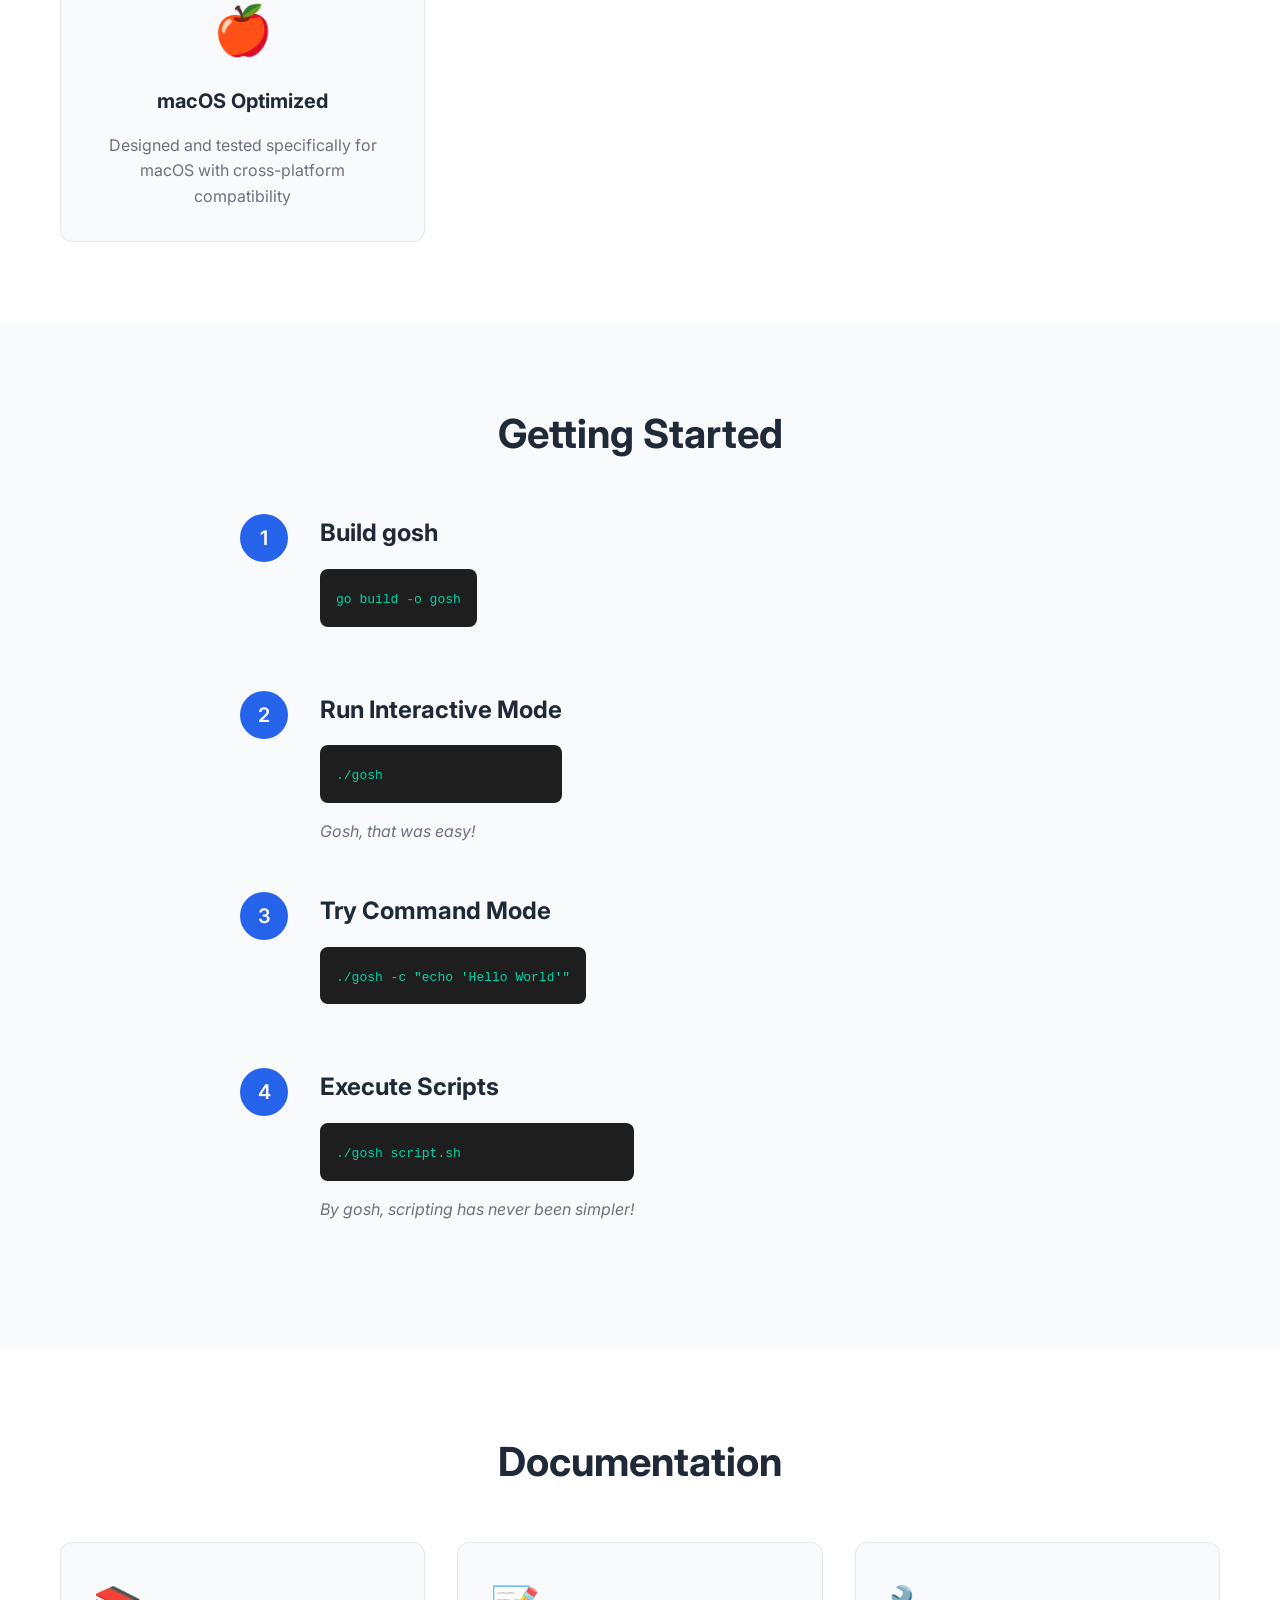
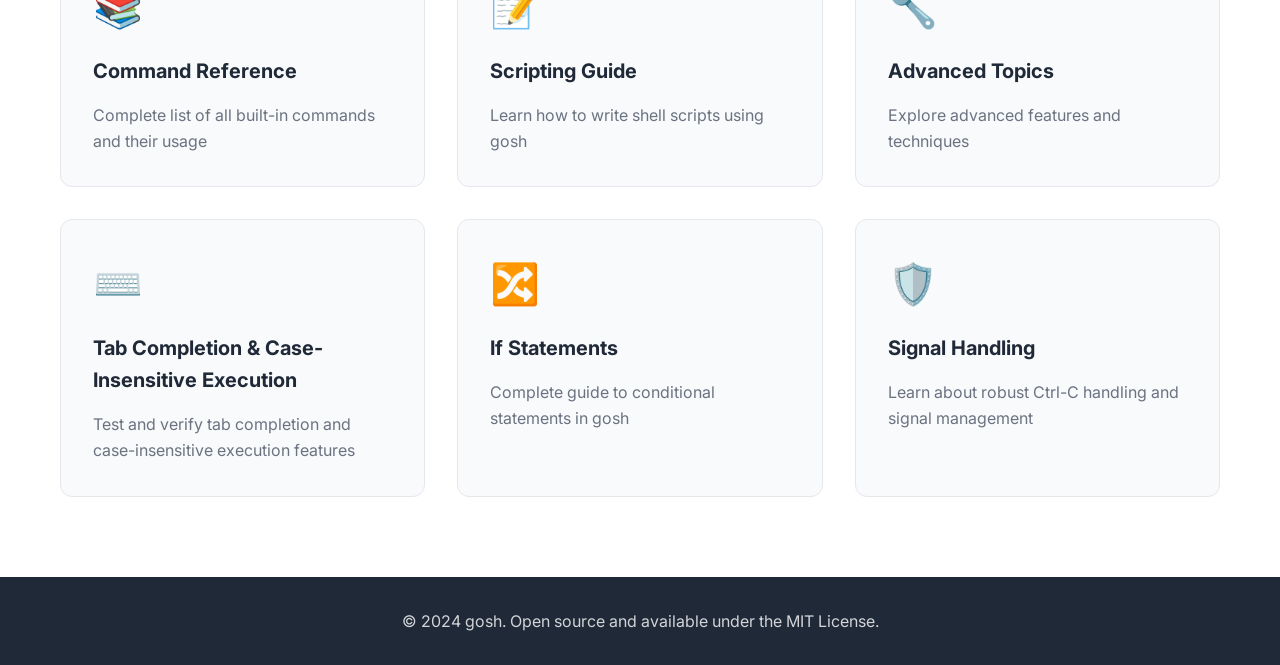
==== commit c8716892: "Update HTML documentation for case-insensitive execution feature - Updated tab-completion.html with " ====
--- a/index.html
+++ b/index.html
@@ -151,7 +151,7 @@
                 <div class="feature-card">
                     <div class="feature-icon">🌟</div>
                     <h3>Modern Features</h3>
-                    <p>Command history, aliases, tab completion, and background execution</p>
+                    <p>Command history, aliases, tab completion, case-insensitive execution, and background execution</p>
                 </div>
                 <div class="feature-card">
                     <div class="feature-icon">🛡️</div>
@@ -234,8 +234,8 @@
                 </a>
                 <a href="tab-completion.html" class="doc-card">
                     <div class="doc-icon">⌨️</div>
-                    <h3>Tab Completion</h3>
-                    <p>Test and verify tab completion features</p>
+                    <h3>Tab Completion & Case-Insensitive Execution</h3>
+                    <p>Test and verify tab completion and case-insensitive execution features</p>
                 </a>
                 <a href="if-statements.html" class="doc-card">
                     <div class="doc-icon">🔀</div>
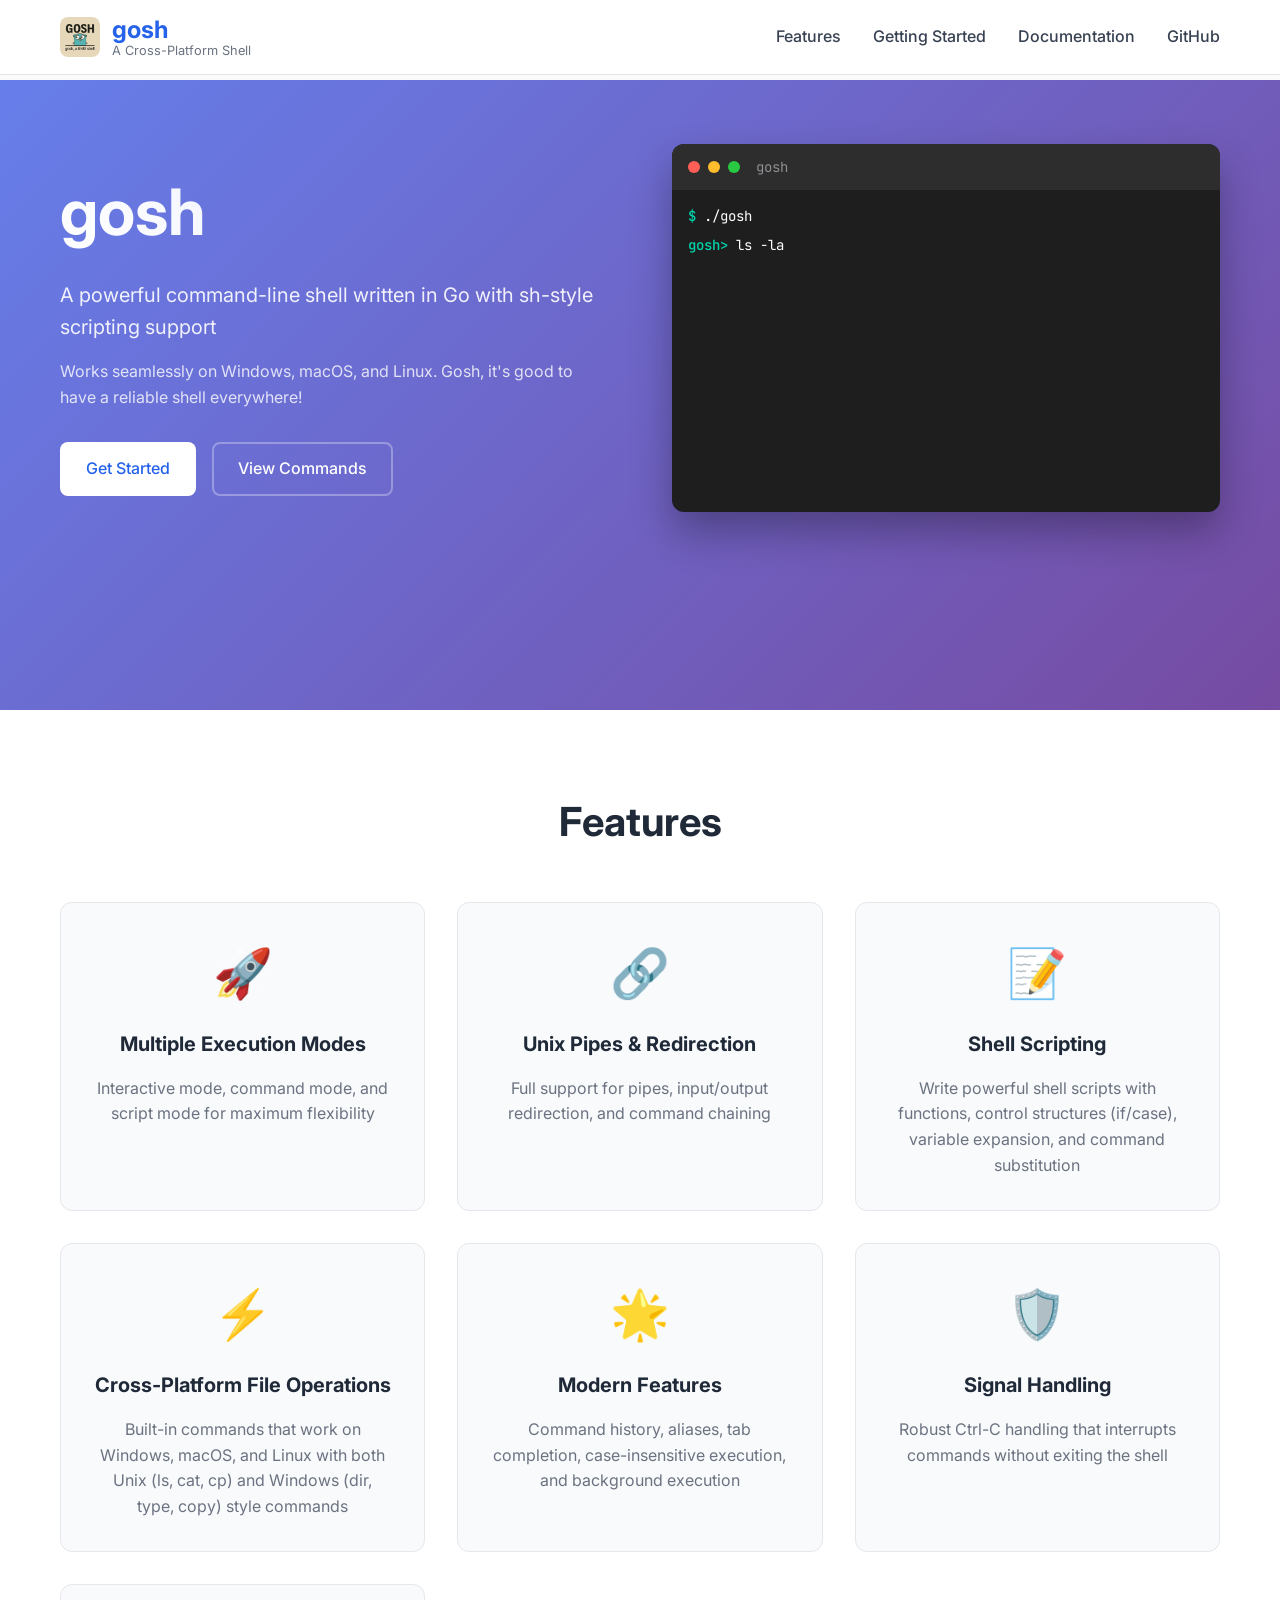
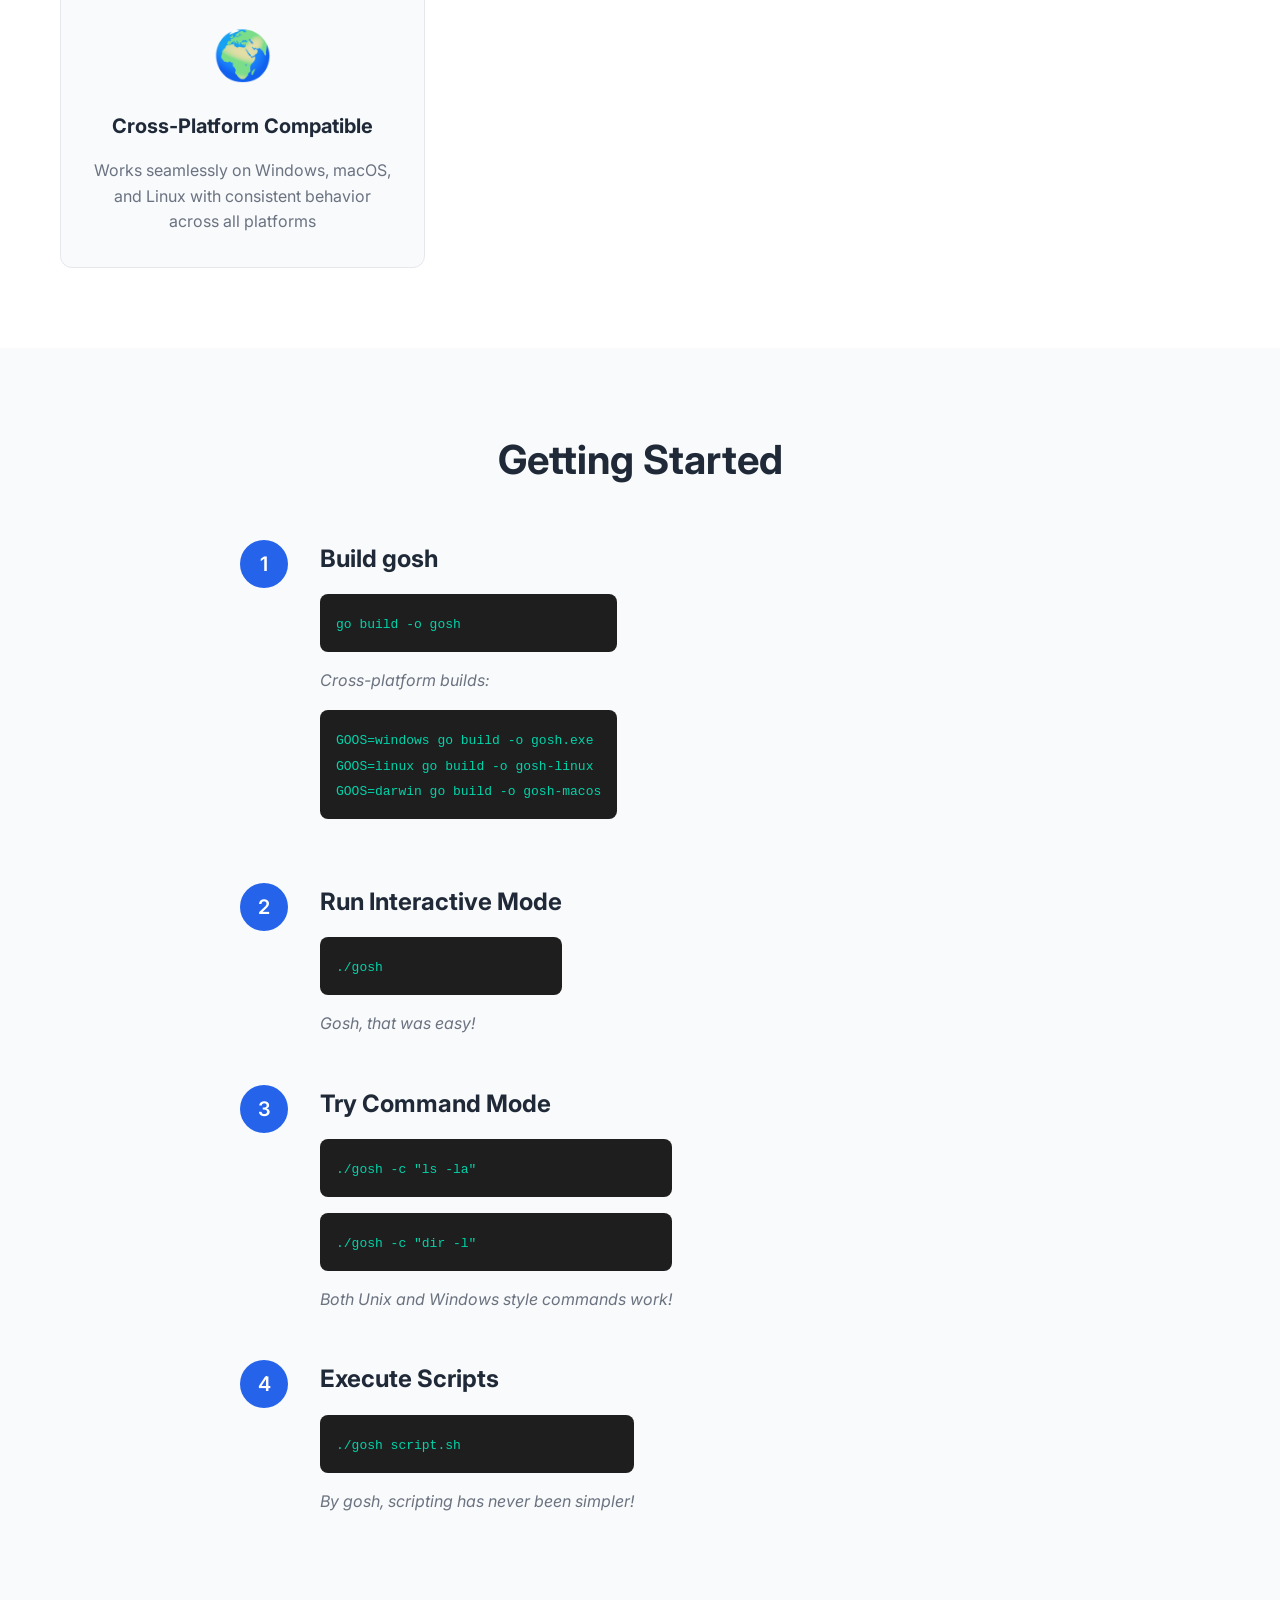
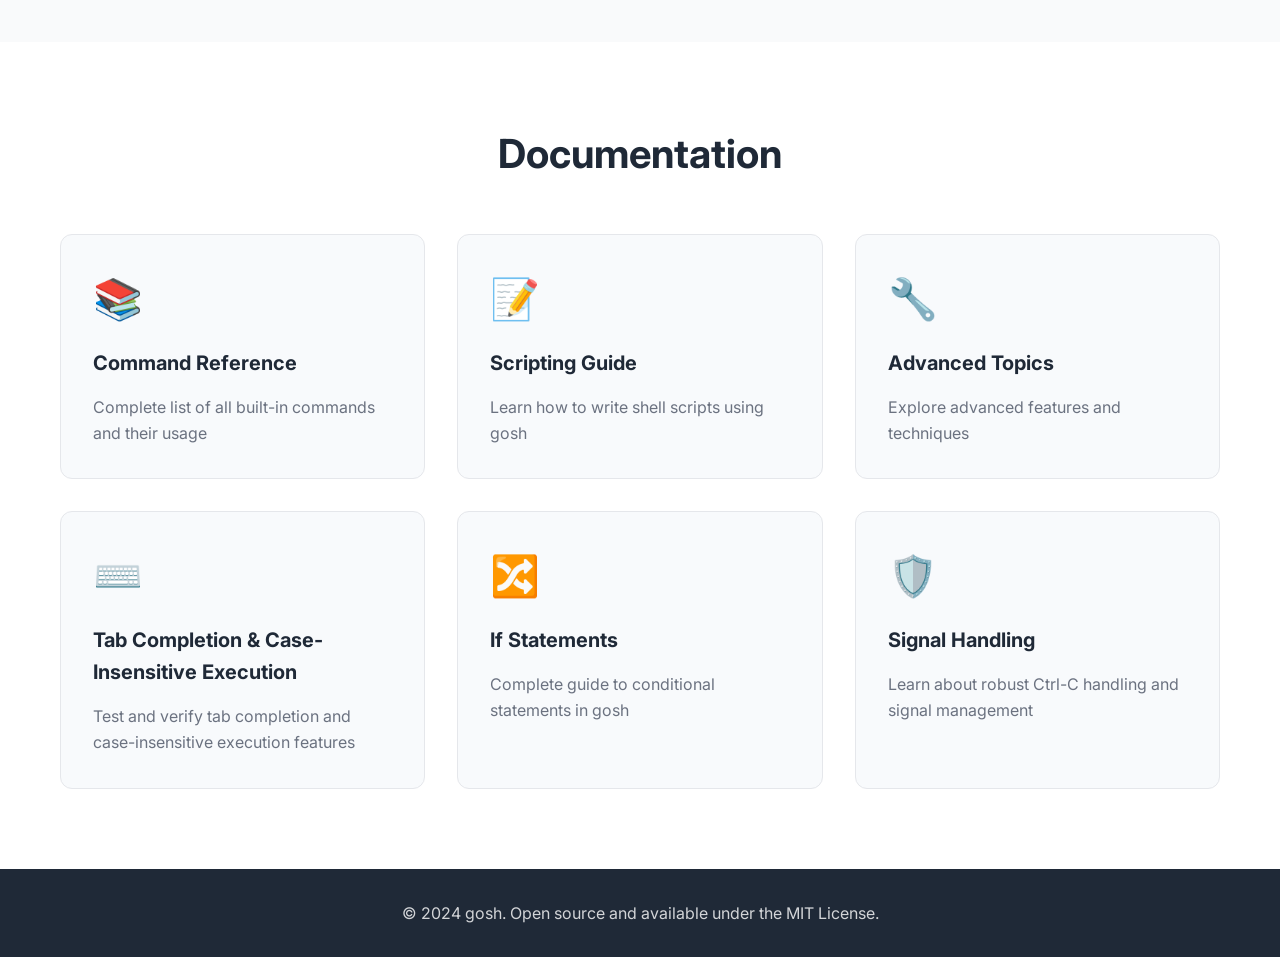
==== commit c7d44e7c: "Update HTML documentation for cross-platform features - Updated index.html to reflect cross-platform" ====
--- a/index.html
+++ b/index.html
@@ -3,7 +3,7 @@
 <head>
     <meta charset="UTF-8">
     <meta name="viewport" content="width=device-width, initial-scale=1.0">
-    <title>gosh - A Simple Shell</title>
+    <title>gosh - A Cross-Platform Shell</title>
     <link rel="stylesheet" href="styles.css">
     <link rel="preconnect" href="https://fonts.googleapis.com">
     <link rel="preconnect" href="https://fonts.gstatic.com" crossorigin>
@@ -16,7 +16,7 @@
                 <img src="images/gosh_logo.png" alt="gosh logo" class="nav-logo">
                 <div class="nav-text">
                     <h1>gosh</h1>
-                    <span class="tagline">A Simple Shell</span>
+                    <span class="tagline">A Cross-Platform Shell</span>
                 </div>
             </div>
             <ul class="nav-menu">
@@ -32,8 +32,8 @@
         <div class="hero-content">
             <div class="hero-text">
                 <h1 class="hero-title">gosh</h1>
-                <p class="hero-subtitle">A basic command-line shell written in Go with sh-style scripting support</p>
-                <p class="hero-description">Designed for macOS compatibility. Gosh, it's good to have a reliable shell!</p>
+                <p class="hero-subtitle">A powerful command-line shell written in Go with sh-style scripting support</p>
+                <p class="hero-description">Works seamlessly on Windows, macOS, and Linux. Gosh, it's good to have a reliable shell everywhere!</p>
                 <div class="hero-buttons">
                     <a href="#getting-started" class="btn btn-primary">Get Started</a>
                     <a href="command-reference.html" class="btn btn-secondary">View Commands</a>
@@ -56,22 +56,21 @@
                         </div>
                         <div class="terminal-line">
                             <span class="prompt">gosh> </span>
-                            <span class="command">echo "Hello, World!"</span>
-                        </div>
-                        <div class="terminal-line output">Hello, World!</div>
-                        <div class="terminal-line">
-                            <span class="prompt">gosh> </span>
-                            <span class="command">sleep 10</span>
-                        </div>
-                        <div class="terminal-line">
-                            <span class="prompt">gosh> </span>
-                            <span class="command">^C</span>
-                        </div>
-                        <div class="terminal-line">
-                            <span class="prompt">gosh> </span>
-                            <span class="command">echo "Ctrl-C works perfectly!"</span>
-                        </div>
-                        <div class="terminal-line output">Ctrl-C works perfectly!</div>
+                            <span class="command">ls -la</span>
+                        </div>
+                        <div class="terminal-line output">drwxr-xr-x  5 user  staff   160 Dec 15 10:30 .</div>
+                        <div class="terminal-line output">-rw-r--r--  1 user  staff  1024 Dec 15 10:29 README.md</div>
+                        <div class="terminal-line">
+                            <span class="prompt">gosh> </span>
+                            <span class="command">dir -l</span>
+                        </div>
+                        <div class="terminal-line output">drwxr-xr-x  5 user  staff   160 Dec 15 10:30 .</div>
+                        <div class="terminal-line output">-rw-r--r--  1 user  staff  1024 Dec 15 10:29 README.md</div>
+                        <div class="terminal-line">
+                            <span class="prompt">gosh> </span>
+                            <span class="command">echo "Cross-platform!"</span>
+                        </div>
+                        <div class="terminal-line output">Cross-platform!</div>
                         <div class="terminal-line">
                             <span class="prompt">gosh> </span>
                             <span class="cursor">_</span>
@@ -98,22 +97,21 @@
                         </div>
                         <div class="terminal-line">
                             <span class="prompt">gosh> </span>
-                            <span class="command">echo "Hello, World!"</span>
-                        </div>
-                        <div class="terminal-line output">Hello, World!</div>
-                        <div class="terminal-line">
-                            <span class="prompt">gosh> </span>
-                            <span class="command">sleep 10</span>
-                        </div>
-                        <div class="terminal-line">
-                            <span class="prompt">gosh> </span>
-                            <span class="command">^C</span>
-                        </div>
-                        <div class="terminal-line">
-                            <span class="prompt">gosh> </span>
-                            <span class="command">echo "Ctrl-C works perfectly!"</span>
-                        </div>
-                        <div class="terminal-line output">Ctrl-C works perfectly!</div>
+                            <span class="command">ls -la</span>
+                        </div>
+                        <div class="terminal-line output">drwxr-xr-x  5 user  staff   160 Dec 15 10:30 .</div>
+                        <div class="terminal-line output">-rw-r--r--  1 user  staff  1024 Dec 15 10:29 README.md</div>
+                        <div class="terminal-line">
+                            <span class="prompt">gosh> </span>
+                            <span class="command">dir -l</span>
+                        </div>
+                        <div class="terminal-line output">drwxr-xr-x  5 user  staff   160 Dec 15 10:30 .</div>
+                        <div class="terminal-line output">-rw-r--r--  1 user  staff  1024 Dec 15 10:29 README.md</div>
+                        <div class="terminal-line">
+                            <span class="prompt">gosh> </span>
+                            <span class="command">echo "Cross-platform!"</span>
+                        </div>
+                        <div class="terminal-line output">Cross-platform!</div>
                         <div class="terminal-line">
                             <span class="prompt">gosh> </span>
                             <span class="cursor">_</span>
@@ -145,8 +143,8 @@
                 </div>
                 <div class="feature-card">
                     <div class="feature-icon">⚡</div>
-                    <h3>Built-in Commands</h3>
-                    <p>Comprehensive set of built-in commands for common shell operations</p>
+                    <h3>Cross-Platform File Operations</h3>
+                    <p>Built-in commands that work on Windows, macOS, and Linux with both Unix (ls, cat, cp) and Windows (dir, type, copy) style commands</p>
                 </div>
                 <div class="feature-card">
                     <div class="feature-icon">🌟</div>
@@ -159,9 +157,9 @@
                     <p>Robust Ctrl-C handling that interrupts commands without exiting the shell</p>
                 </div>
                 <div class="feature-card">
-                    <div class="feature-icon">🍎</div>
-                    <h3>macOS Optimized</h3>
-                    <p>Designed and tested specifically for macOS with cross-platform compatibility</p>
+                    <div class="feature-icon">🌍</div>
+                    <h3>Cross-Platform Compatible</h3>
+                    <p>Works seamlessly on Windows, macOS, and Linux with consistent behavior across all platforms</p>
                 </div>
             </div>
         </div>
@@ -178,6 +176,10 @@
                         <div class="code-block">
                             <code>go build -o gosh</code>
                         </div>
+                        <p>Cross-platform builds:</p>
+                        <div class="code-block">
+                            <code>GOOS=windows go build -o gosh.exe<br>GOOS=linux go build -o gosh-linux<br>GOOS=darwin go build -o gosh-macos</code>
+                        </div>
                     </div>
                 </div>
                 <div class="step">
@@ -195,8 +197,12 @@
                     <div class="step-content">
                         <h3>Try Command Mode</h3>
                         <div class="code-block">
-                            <code>./gosh -c "echo 'Hello World'"</code>
-                        </div>
+                            <code>./gosh -c "ls -la"</code>
+                        </div>
+                        <div class="code-block">
+                            <code>./gosh -c "dir -l"</code>
+                        </div>
+                        <p>Both Unix and Windows style commands work!</p>
                     </div>
                 </div>
                 <div class="step">
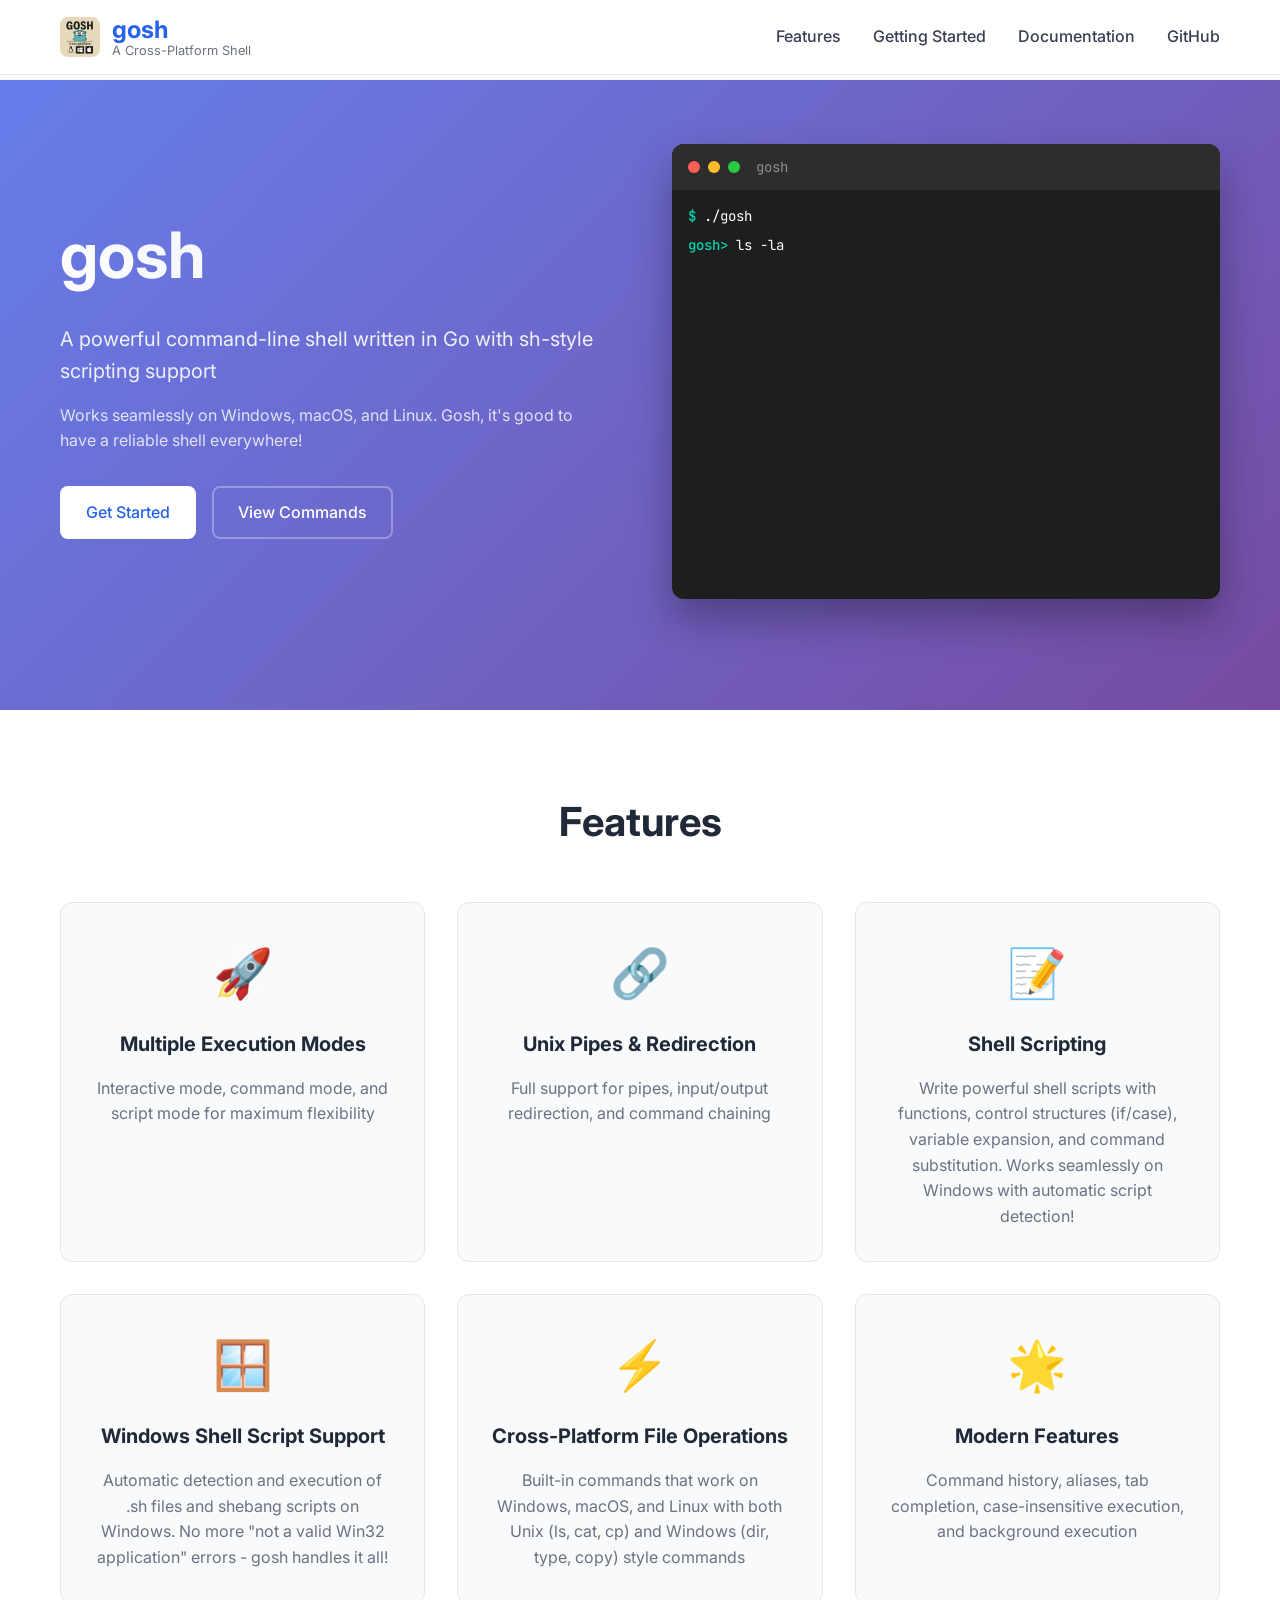
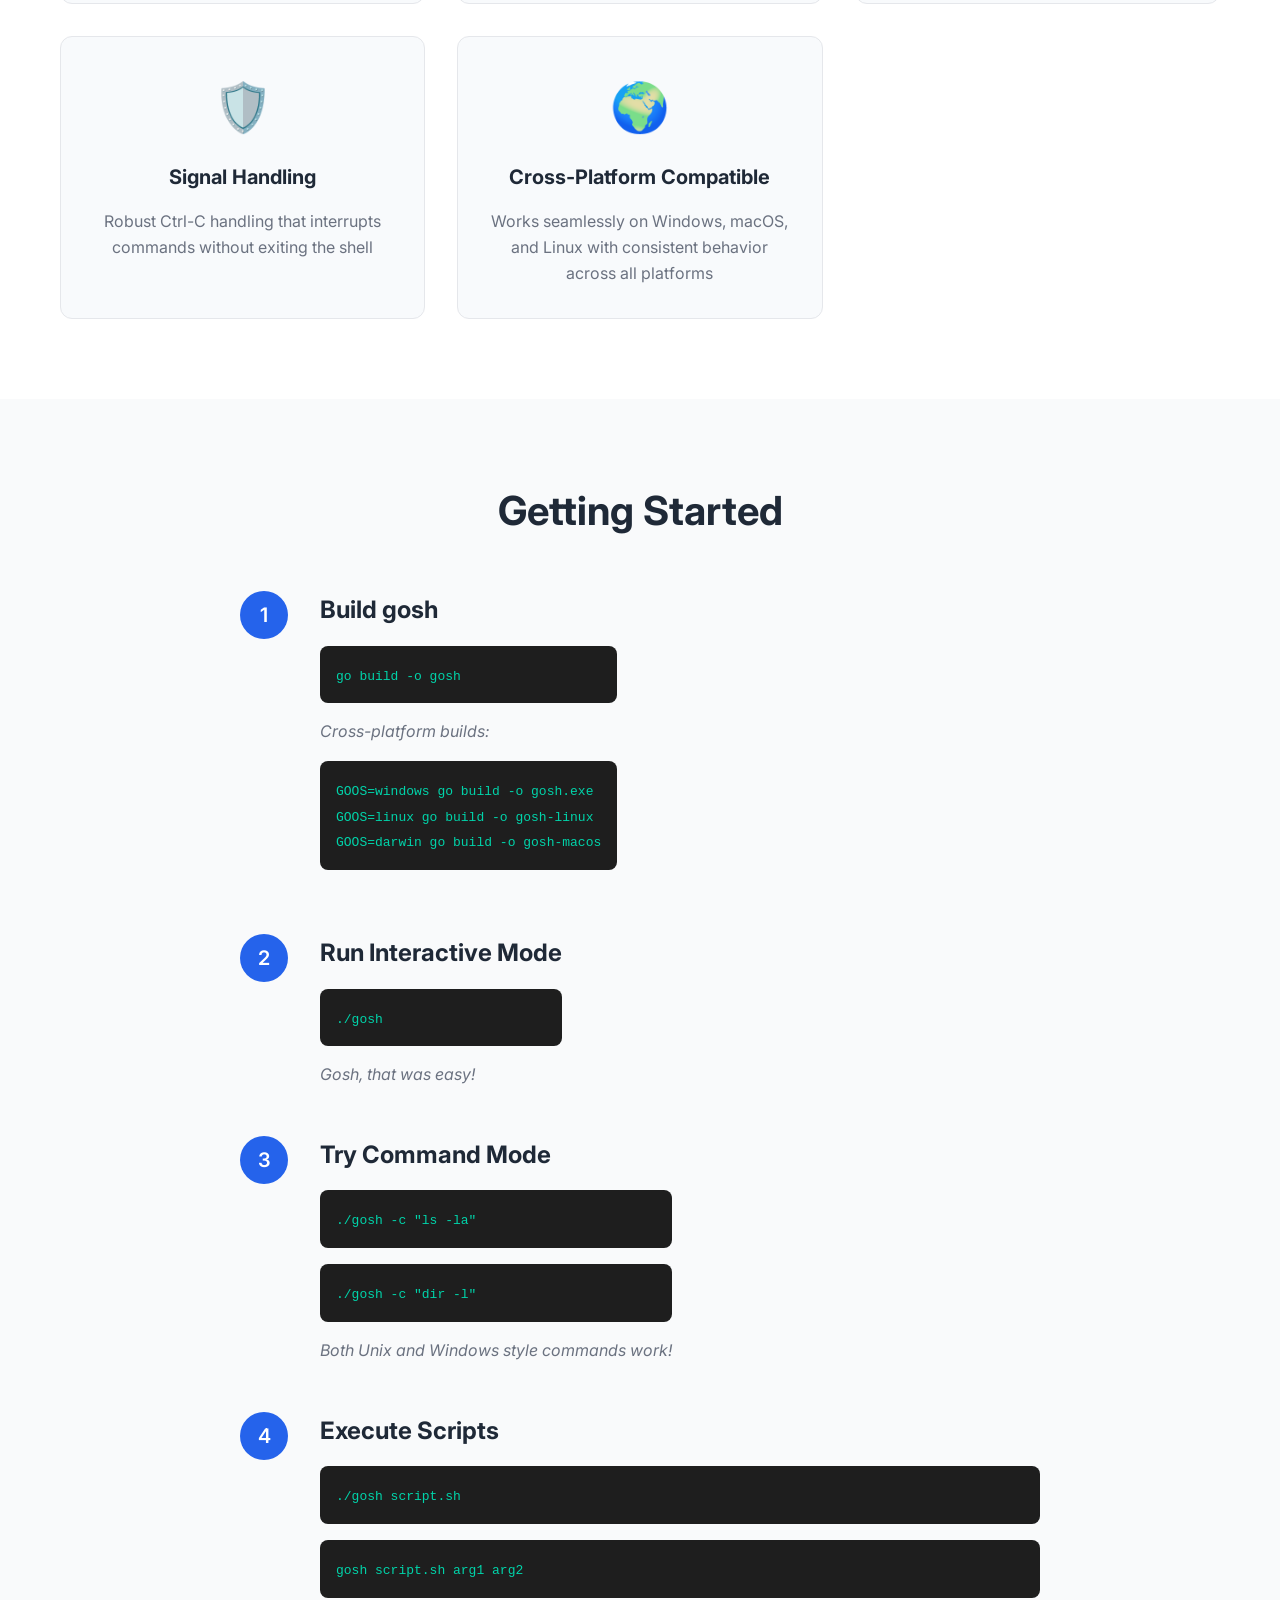
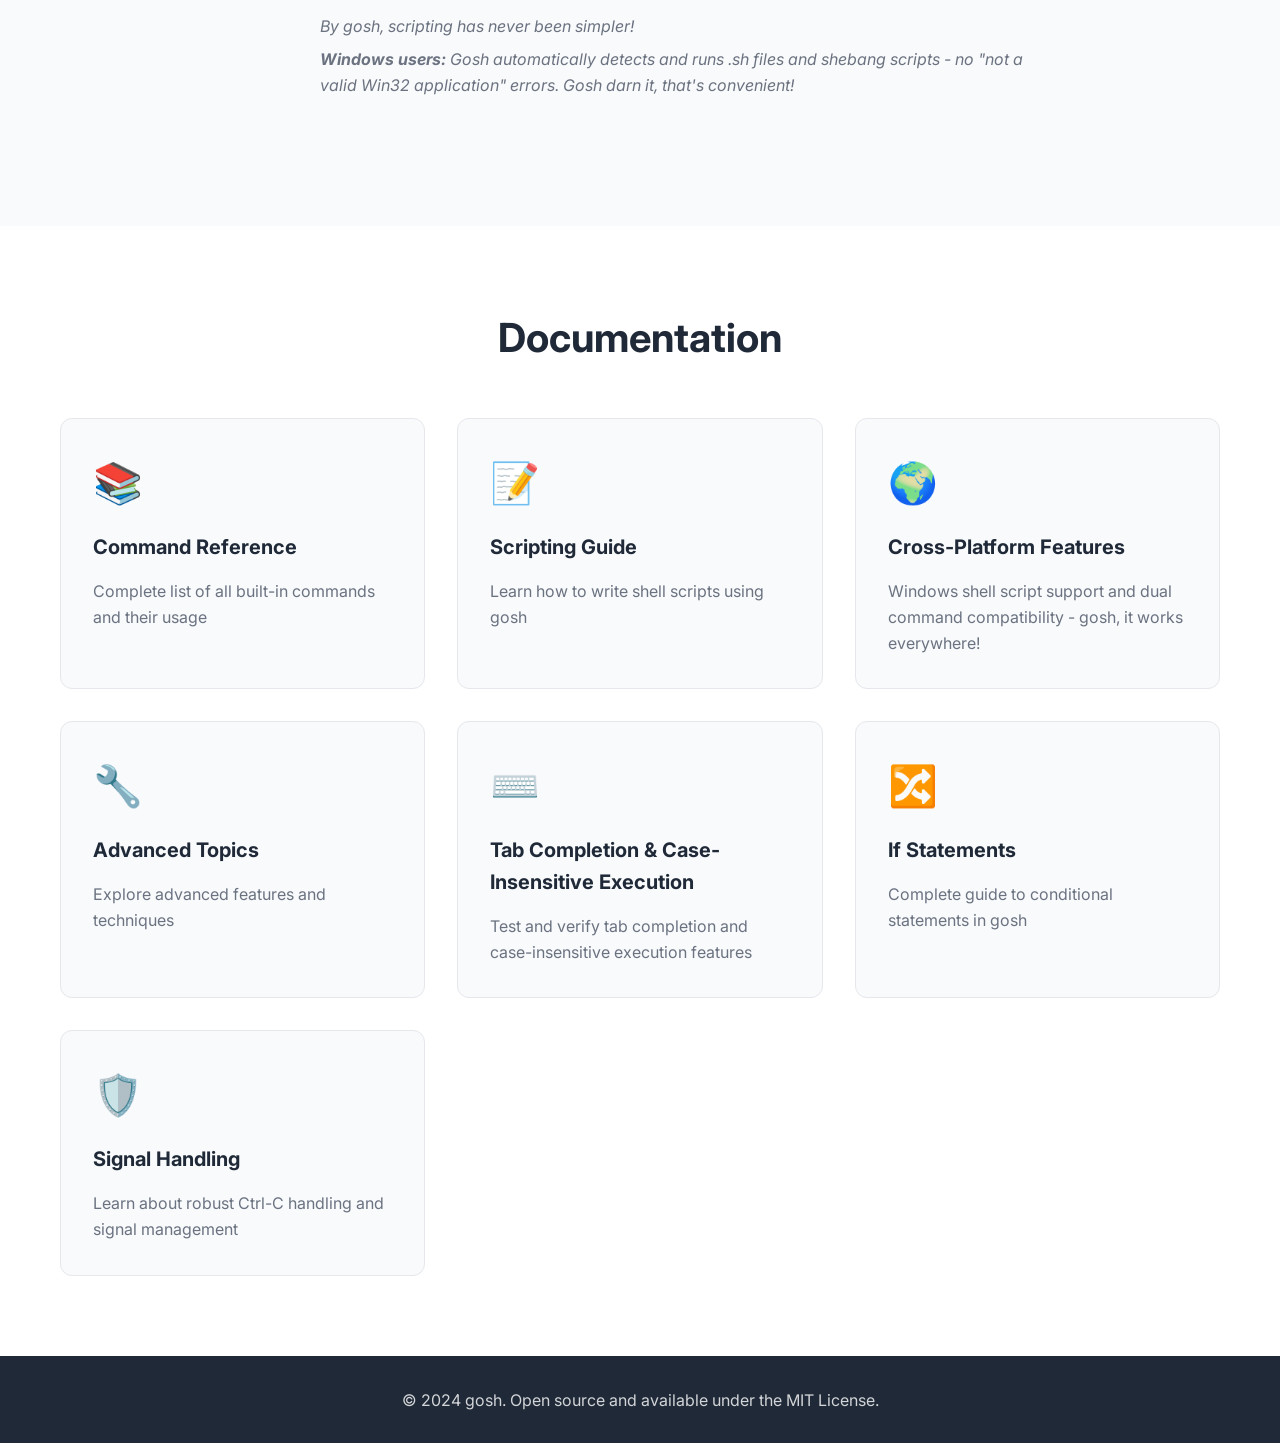
==== commit 52a9e097: "Update HTML documentation for Windows shell script support - Add new cross-platform.html page docume" ====
--- a/index.html
+++ b/index.html
@@ -73,6 +73,12 @@
                         <div class="terminal-line output">Cross-platform!</div>
                         <div class="terminal-line">
                             <span class="prompt">gosh> </span>
+                            <span class="command">./script.sh</span>
+                        </div>
+                        <div class="terminal-line output">Hello from gosh script!</div>
+                        <div class="terminal-line output">Script works on Windows too!</div>
+                        <div class="terminal-line">
+                            <span class="prompt">gosh> </span>
                             <span class="cursor">_</span>
                         </div>
                     </div>
@@ -114,6 +120,12 @@
                         <div class="terminal-line output">Cross-platform!</div>
                         <div class="terminal-line">
                             <span class="prompt">gosh> </span>
+                            <span class="command">./script.sh</span>
+                        </div>
+                        <div class="terminal-line output">Hello from gosh script!</div>
+                        <div class="terminal-line output">Script works on Windows too!</div>
+                        <div class="terminal-line">
+                            <span class="prompt">gosh> </span>
                             <span class="cursor">_</span>
                         </div>
                     </div>
@@ -139,7 +151,12 @@
                 <div class="feature-card">
                     <div class="feature-icon">📝</div>
                     <h3>Shell Scripting</h3>
-                    <p>Write powerful shell scripts with functions, control structures (if/case), variable expansion, and command substitution</p>
+                    <p>Write powerful shell scripts with functions, control structures (if/case), variable expansion, and command substitution. Works seamlessly on Windows with automatic script detection!</p>
+                </div>
+                <div class="feature-card">
+                    <div class="feature-icon">🪟</div>
+                    <h3>Windows Shell Script Support</h3>
+                    <p>Automatic detection and execution of .sh files and shebang scripts on Windows. No more "not a valid Win32 application" errors - gosh handles it all!</p>
                 </div>
                 <div class="feature-card">
                     <div class="feature-icon">⚡</div>
@@ -212,7 +229,11 @@
                         <div class="code-block">
                             <code>./gosh script.sh</code>
                         </div>
+                        <div class="code-block">
+                            <code>gosh script.sh arg1 arg2</code>
+                        </div>
                         <p>By gosh, scripting has never been simpler!</p>
+                        <p><strong>Windows users:</strong> Gosh automatically detects and runs .sh files and shebang scripts - no "not a valid Win32 application" errors. Gosh darn it, that's convenient!</p>
                     </div>
                 </div>
             </div>
@@ -233,6 +254,11 @@
                     <h3>Scripting Guide</h3>
                     <p>Learn how to write shell scripts using gosh</p>
                 </a>
+                <a href="cross-platform.html" class="doc-card">
+                    <div class="doc-icon">🌍</div>
+                    <h3>Cross-Platform Features</h3>
+                    <p>Windows shell script support and dual command compatibility - gosh, it works everywhere!</p>
+                </a>
                 <a href="advanced-topics.html" class="doc-card">
                     <div class="doc-icon">🔧</div>
                     <h3>Advanced Topics</h3>
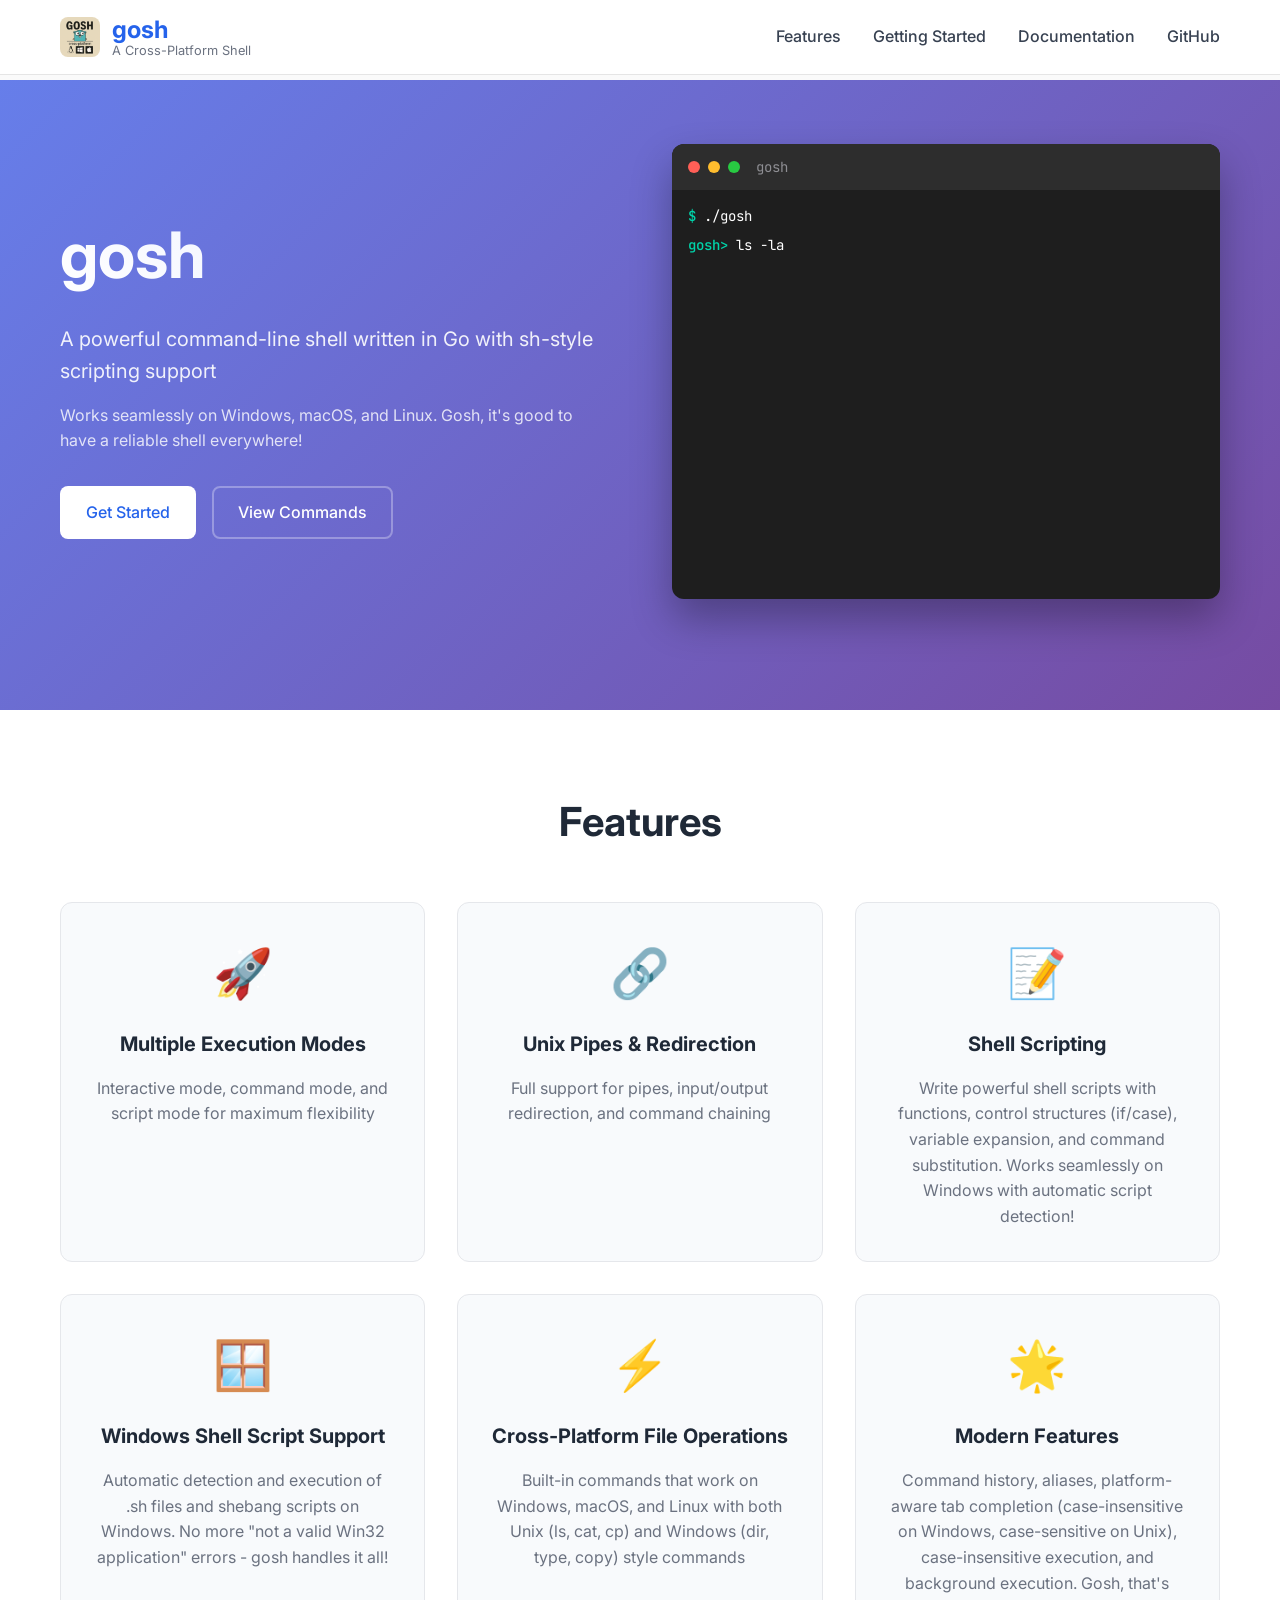
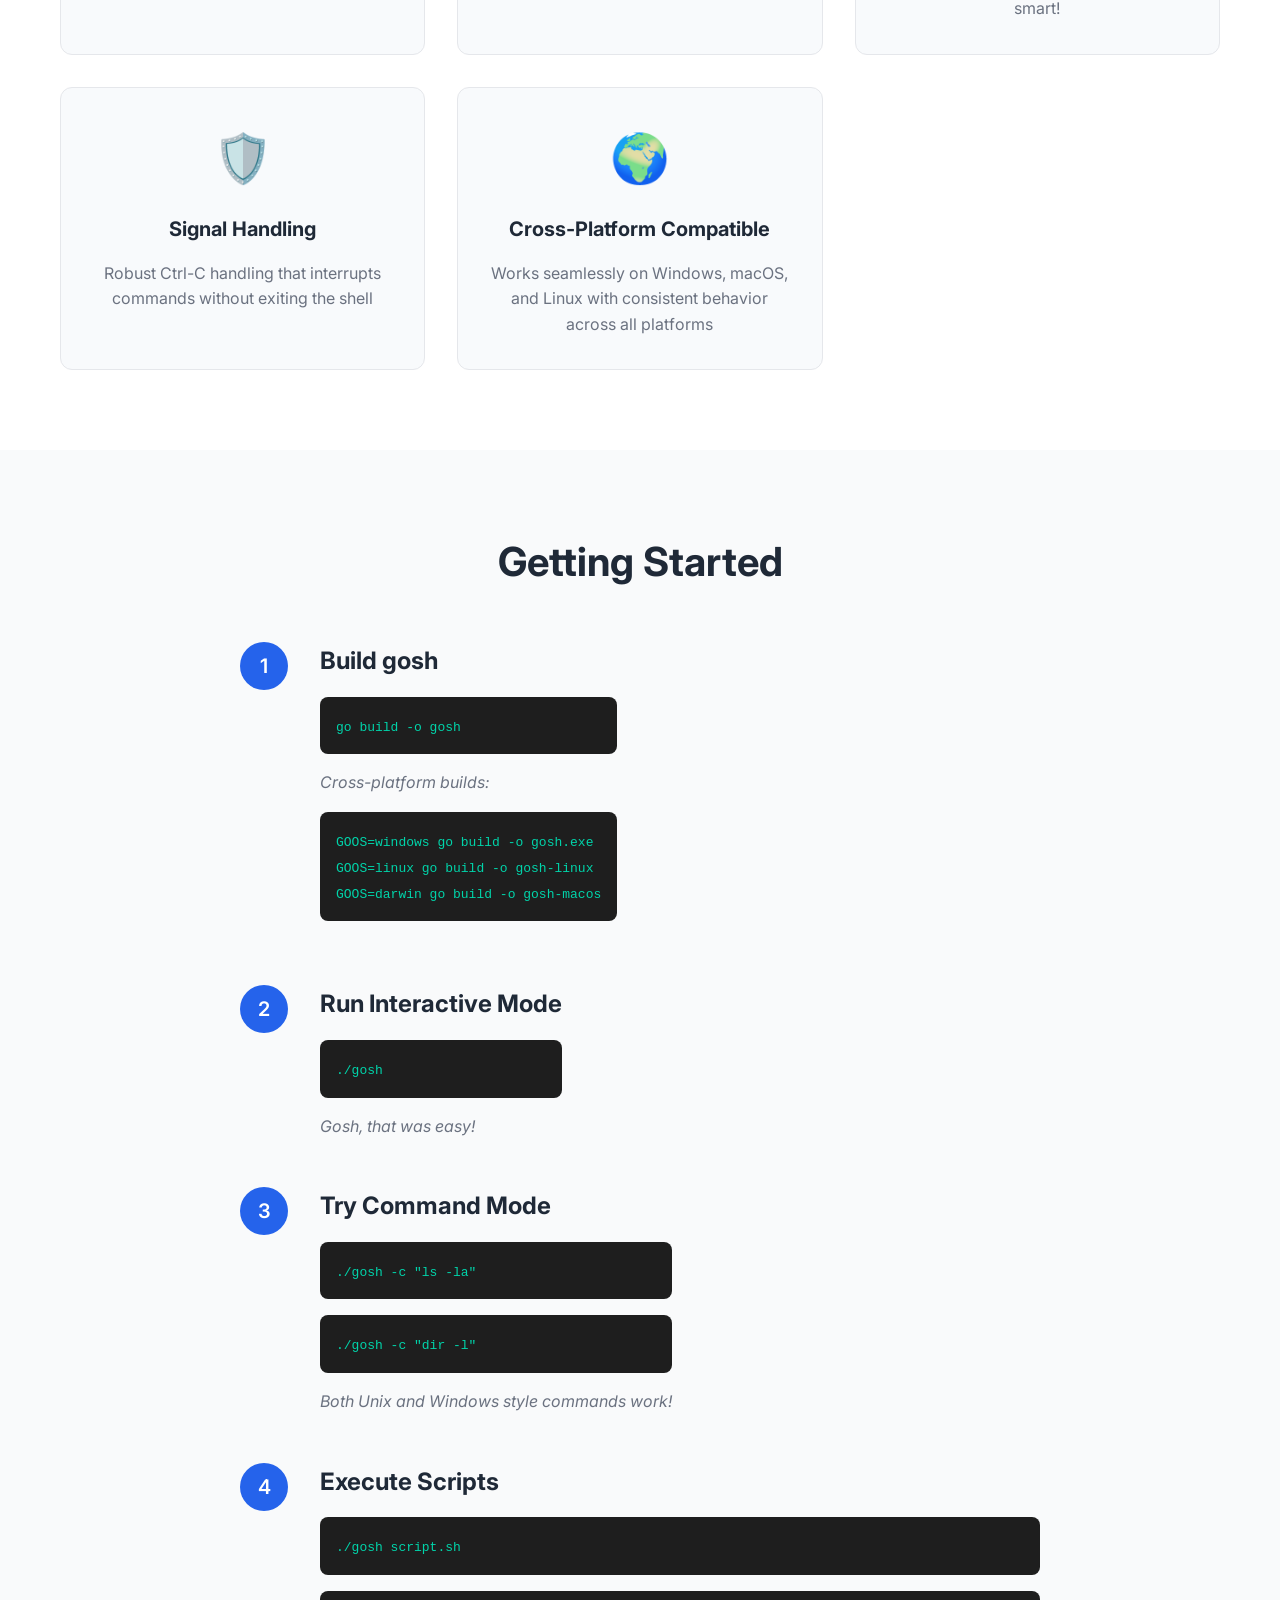
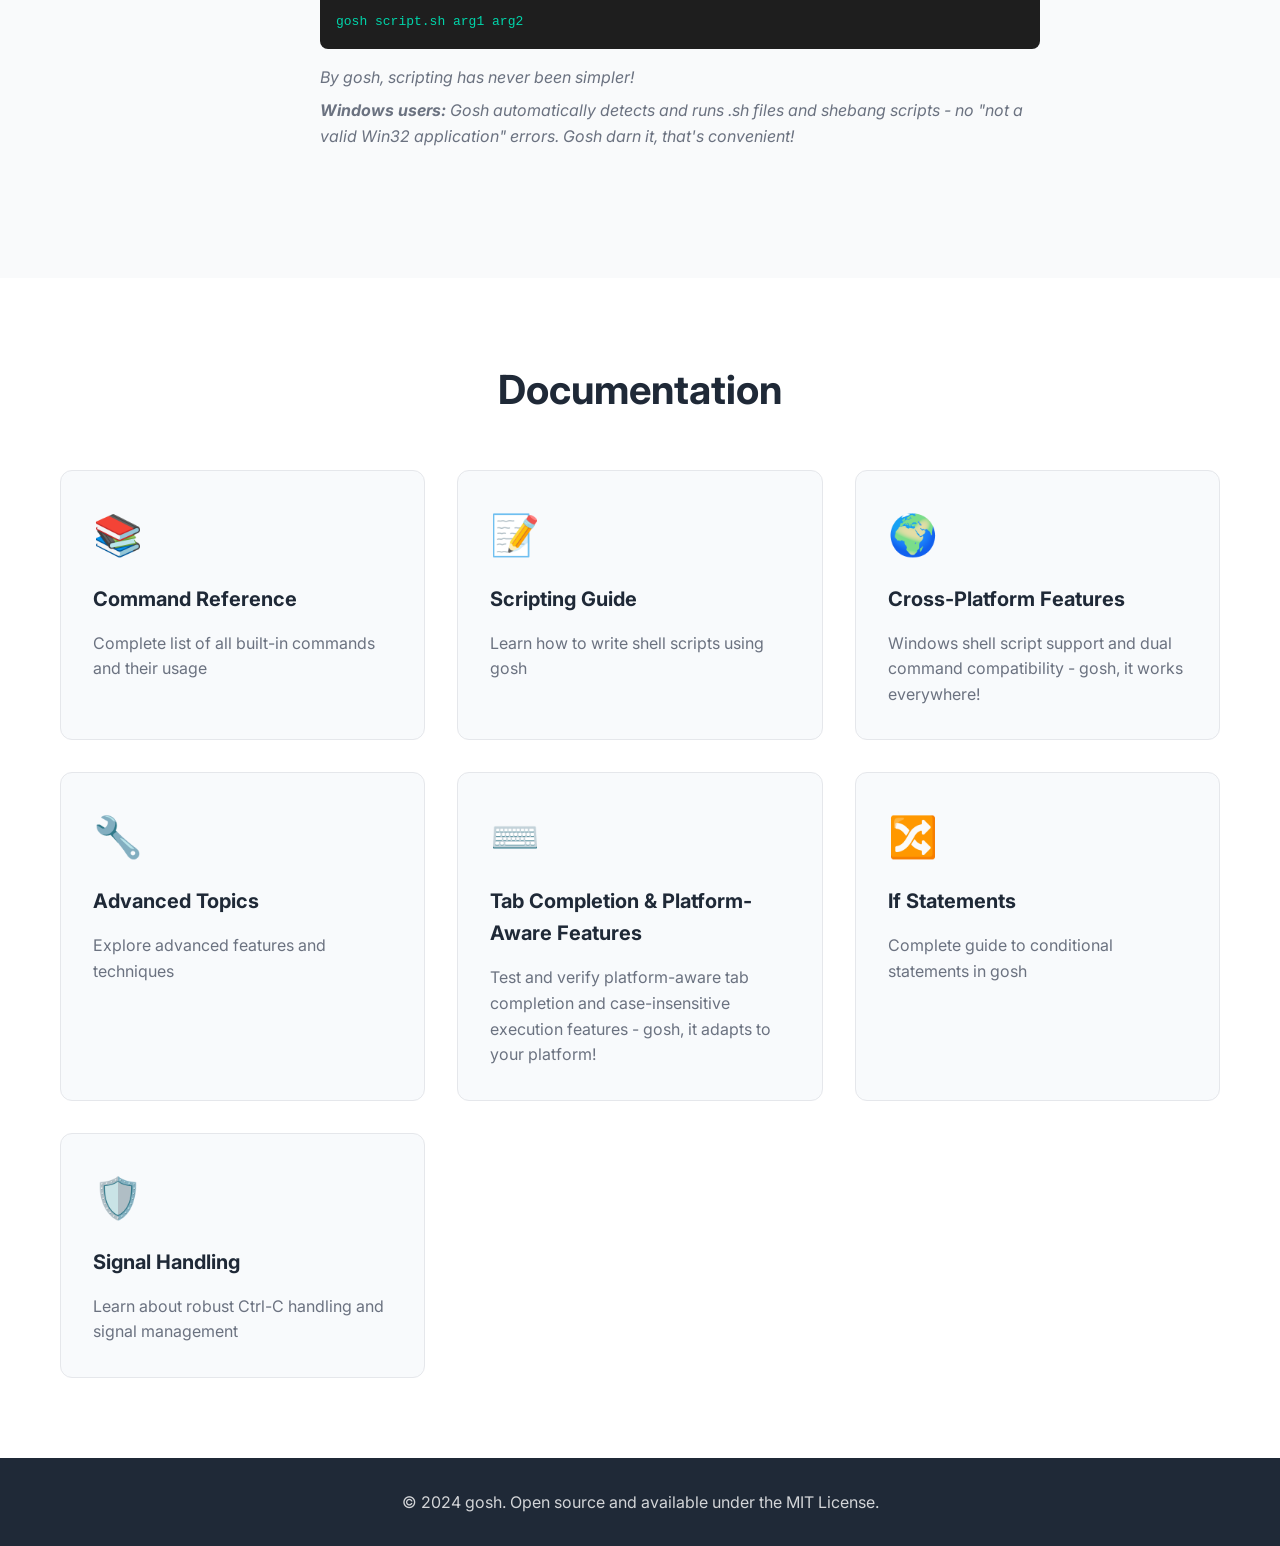
==== commit 197dddbb: "Update HTML documentation with platform-aware tab completion - Updated tab-completion.html with plat" ====
--- a/index.html
+++ b/index.html
@@ -166,7 +166,7 @@
                 <div class="feature-card">
                     <div class="feature-icon">🌟</div>
                     <h3>Modern Features</h3>
-                    <p>Command history, aliases, tab completion, case-insensitive execution, and background execution</p>
+                    <p>Command history, aliases, platform-aware tab completion (case-insensitive on Windows, case-sensitive on Unix), case-insensitive execution, and background execution. Gosh, that's smart!</p>
                 </div>
                 <div class="feature-card">
                     <div class="feature-icon">🛡️</div>
@@ -266,8 +266,8 @@
                 </a>
                 <a href="tab-completion.html" class="doc-card">
                     <div class="doc-icon">⌨️</div>
-                    <h3>Tab Completion & Case-Insensitive Execution</h3>
-                    <p>Test and verify tab completion and case-insensitive execution features</p>
+                    <h3>Tab Completion & Platform-Aware Features</h3>
+                    <p>Test and verify platform-aware tab completion and case-insensitive execution features - gosh, it adapts to your platform!</p>
                 </a>
                 <a href="if-statements.html" class="doc-card">
                     <div class="doc-icon">🔀</div>
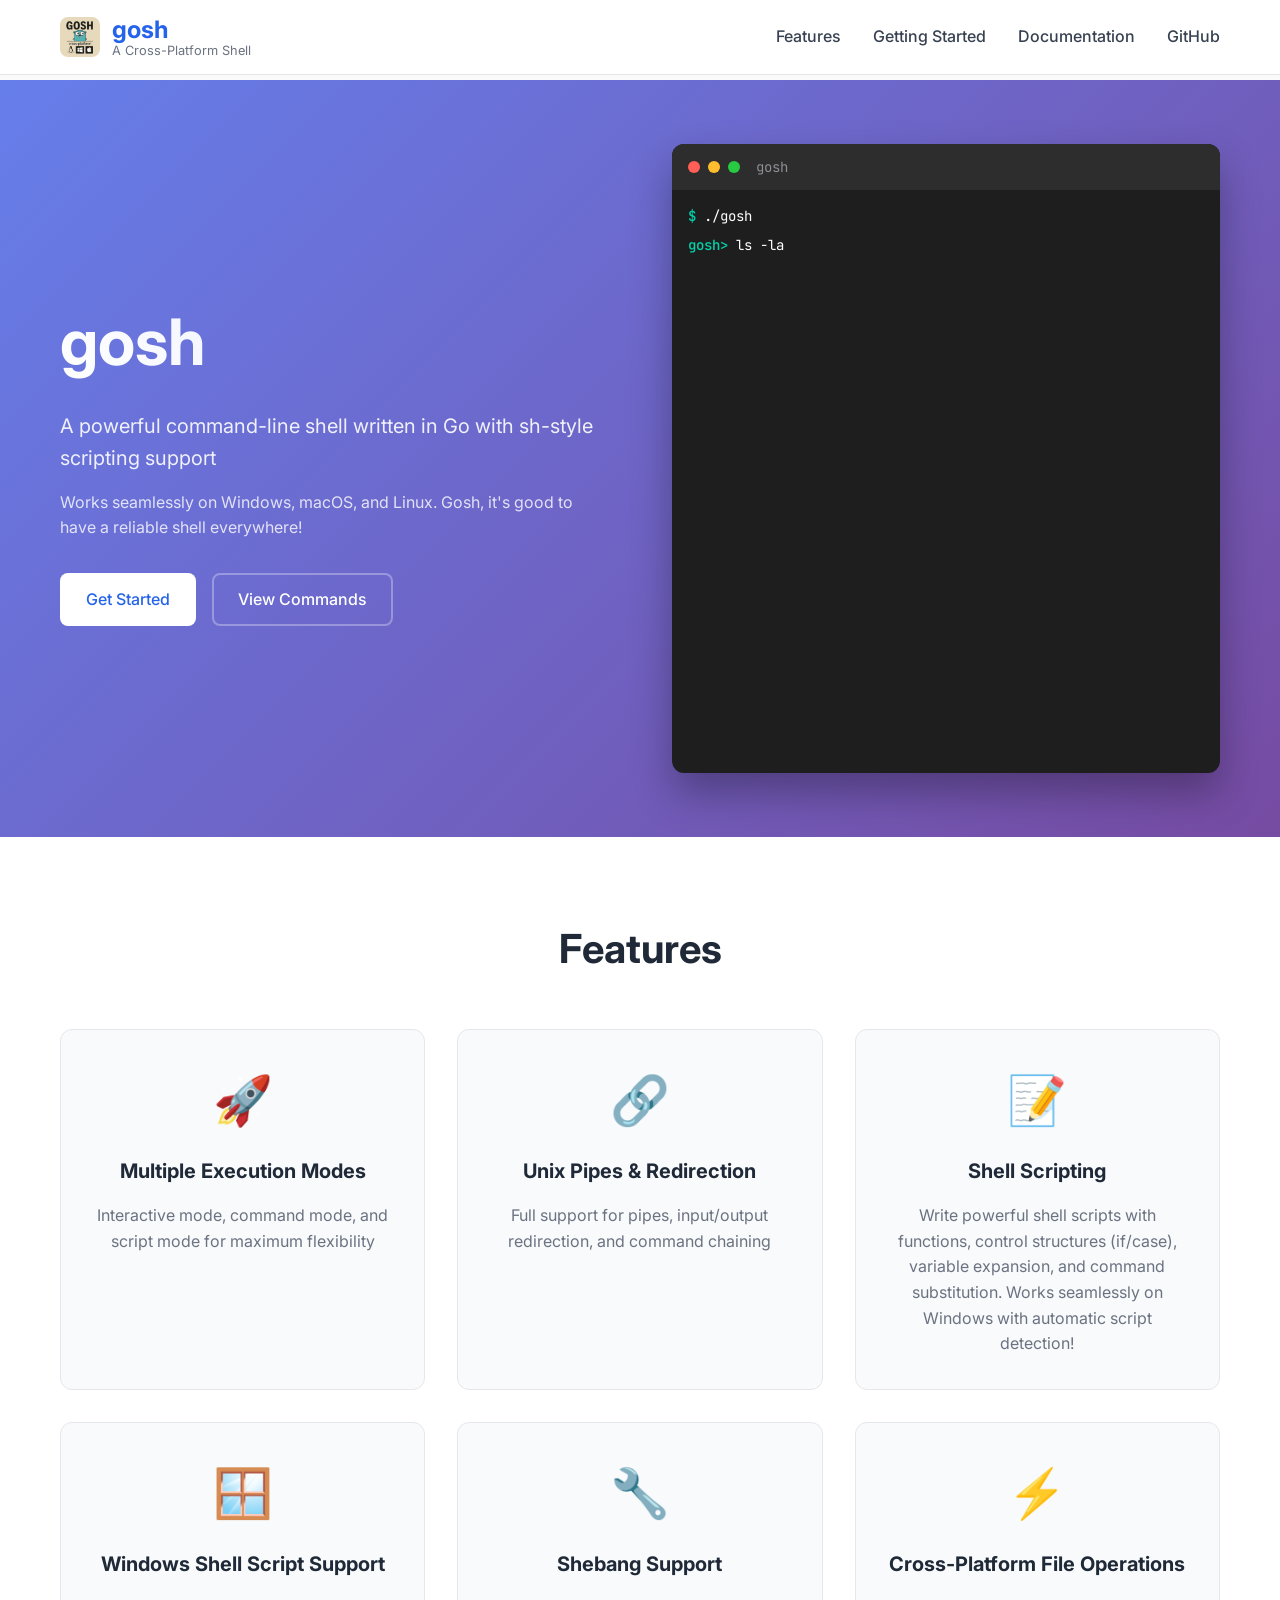
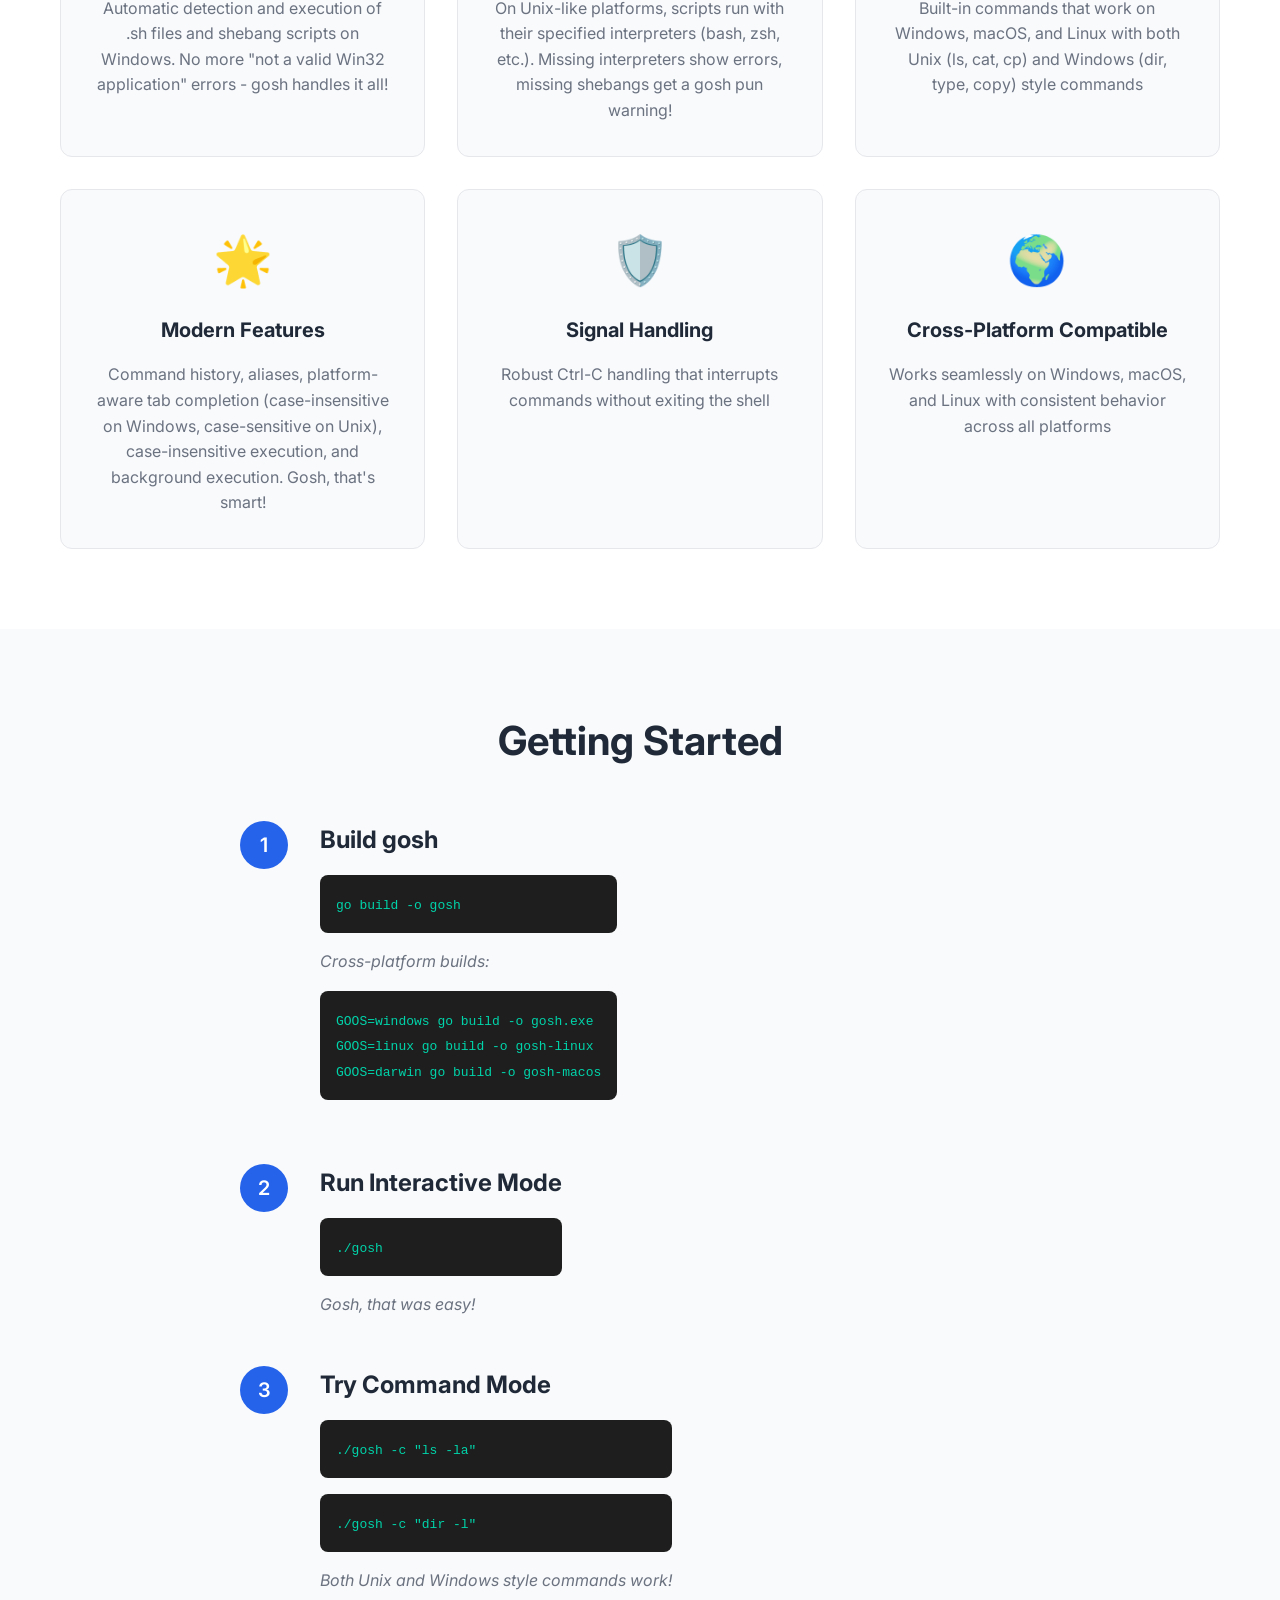
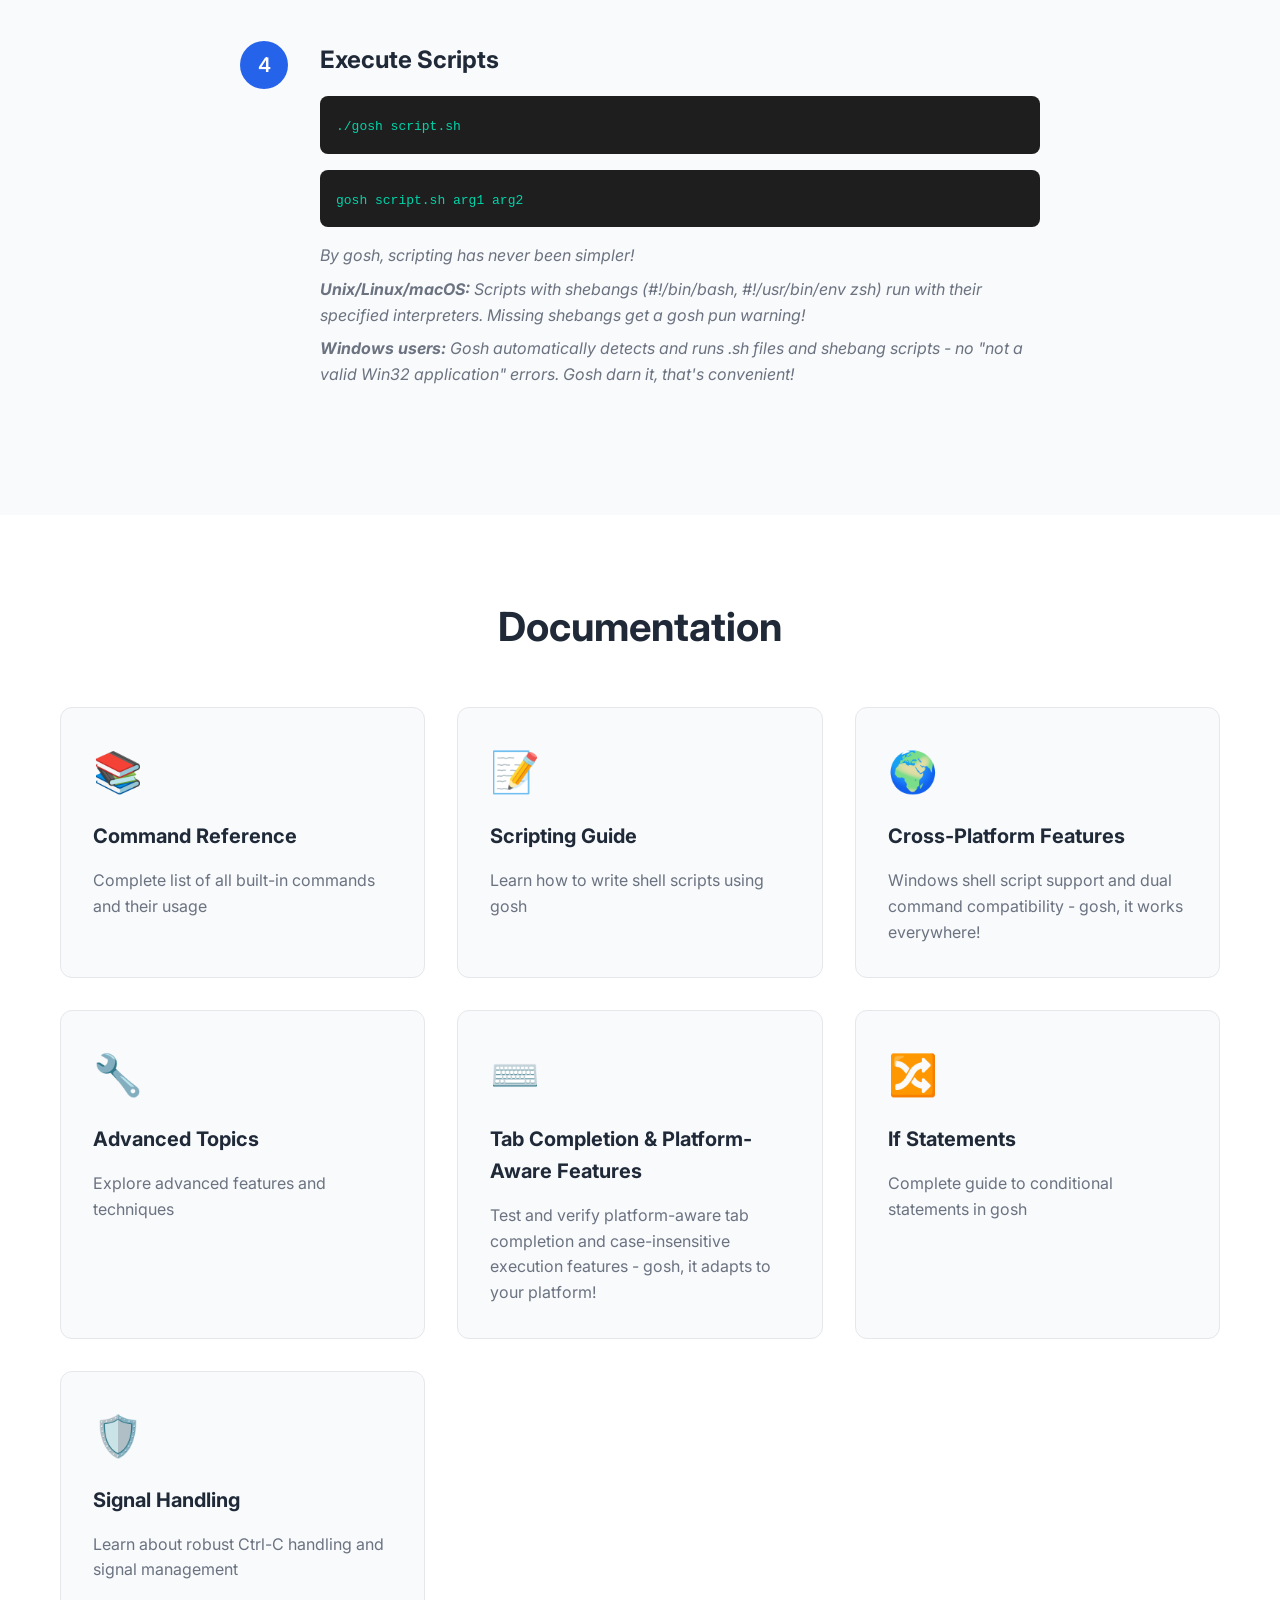
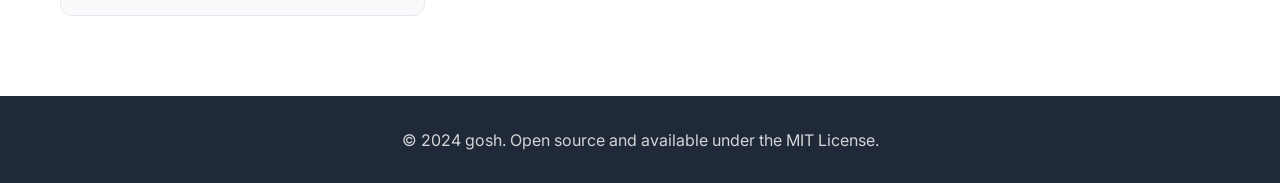
==== commit b35ebe59: "docs: Update HTML documentation for shebang support - Add new shebang support feature card to index." ====
--- a/index.html
+++ b/index.html
@@ -79,6 +79,18 @@
                         <div class="terminal-line output">Script works on Windows too!</div>
                         <div class="terminal-line">
                             <span class="prompt">gosh> </span>
+                            <span class="command">./bash_script.sh</span>
+                        </div>
+                        <div class="terminal-line output">Running with bash interpreter!</div>
+                        <div class="terminal-line output">Shebang support works!</div>
+                        <div class="terminal-line">
+                            <span class="prompt">gosh> </span>
+                            <span class="command">./bash_script.sh</span>
+                        </div>
+                        <div class="terminal-line output">Running with bash interpreter!</div>
+                        <div class="terminal-line output">Shebang support works!</div>
+                        <div class="terminal-line">
+                            <span class="prompt">gosh> </span>
                             <span class="cursor">_</span>
                         </div>
                     </div>
@@ -159,6 +171,11 @@
                     <p>Automatic detection and execution of .sh files and shebang scripts on Windows. No more "not a valid Win32 application" errors - gosh handles it all!</p>
                 </div>
                 <div class="feature-card">
+                    <div class="feature-icon">🔧</div>
+                    <h3>Shebang Support</h3>
+                    <p>On Unix-like platforms, scripts run with their specified interpreters (bash, zsh, etc.). Missing interpreters show errors, missing shebangs get a gosh pun warning!</p>
+                </div>
+                <div class="feature-card">
                     <div class="feature-icon">⚡</div>
                     <h3>Cross-Platform File Operations</h3>
                     <p>Built-in commands that work on Windows, macOS, and Linux with both Unix (ls, cat, cp) and Windows (dir, type, copy) style commands</p>
@@ -233,6 +250,7 @@
                             <code>gosh script.sh arg1 arg2</code>
                         </div>
                         <p>By gosh, scripting has never been simpler!</p>
+                        <p><strong>Unix/Linux/macOS:</strong> Scripts with shebangs (#!/bin/bash, #!/usr/bin/env zsh) run with their specified interpreters. Missing shebangs get a gosh pun warning!</p>
                         <p><strong>Windows users:</strong> Gosh automatically detects and runs .sh files and shebang scripts - no "not a valid Win32 application" errors. Gosh darn it, that's convenient!</p>
                     </div>
                 </div>
